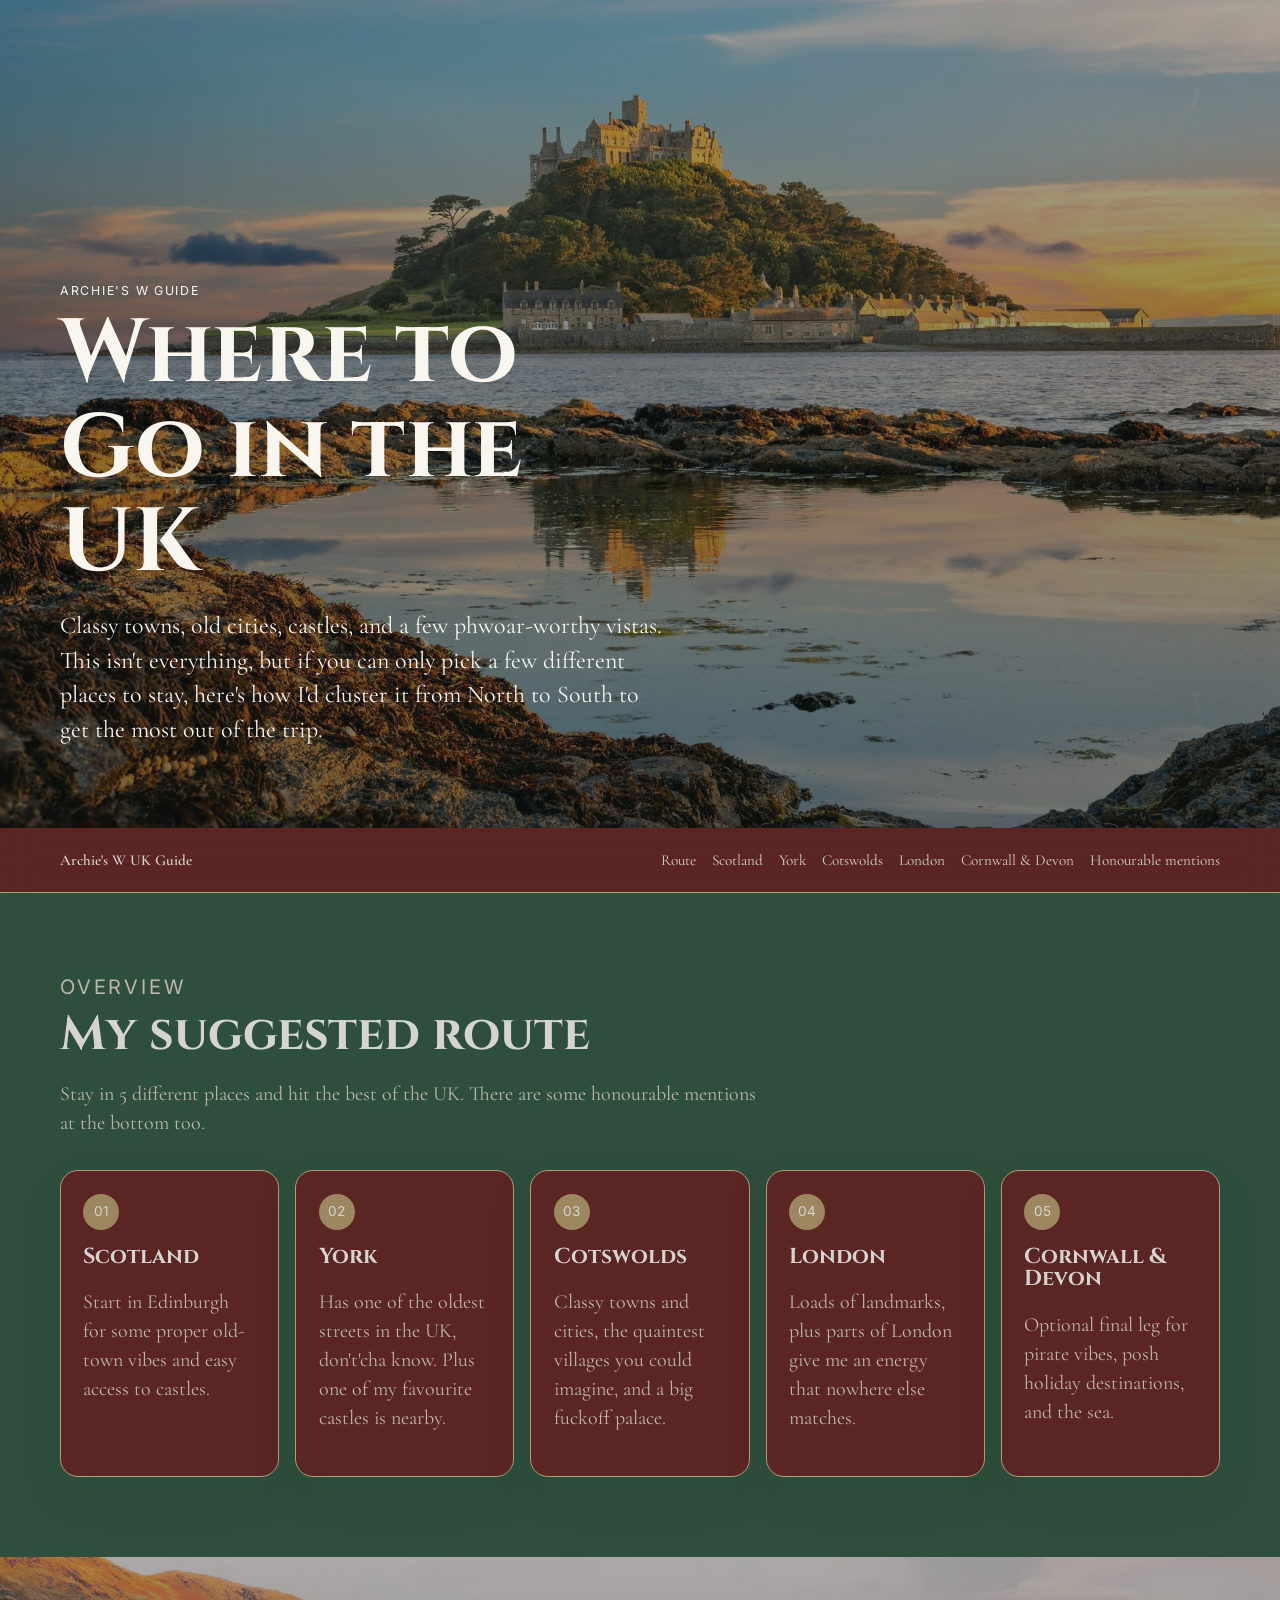
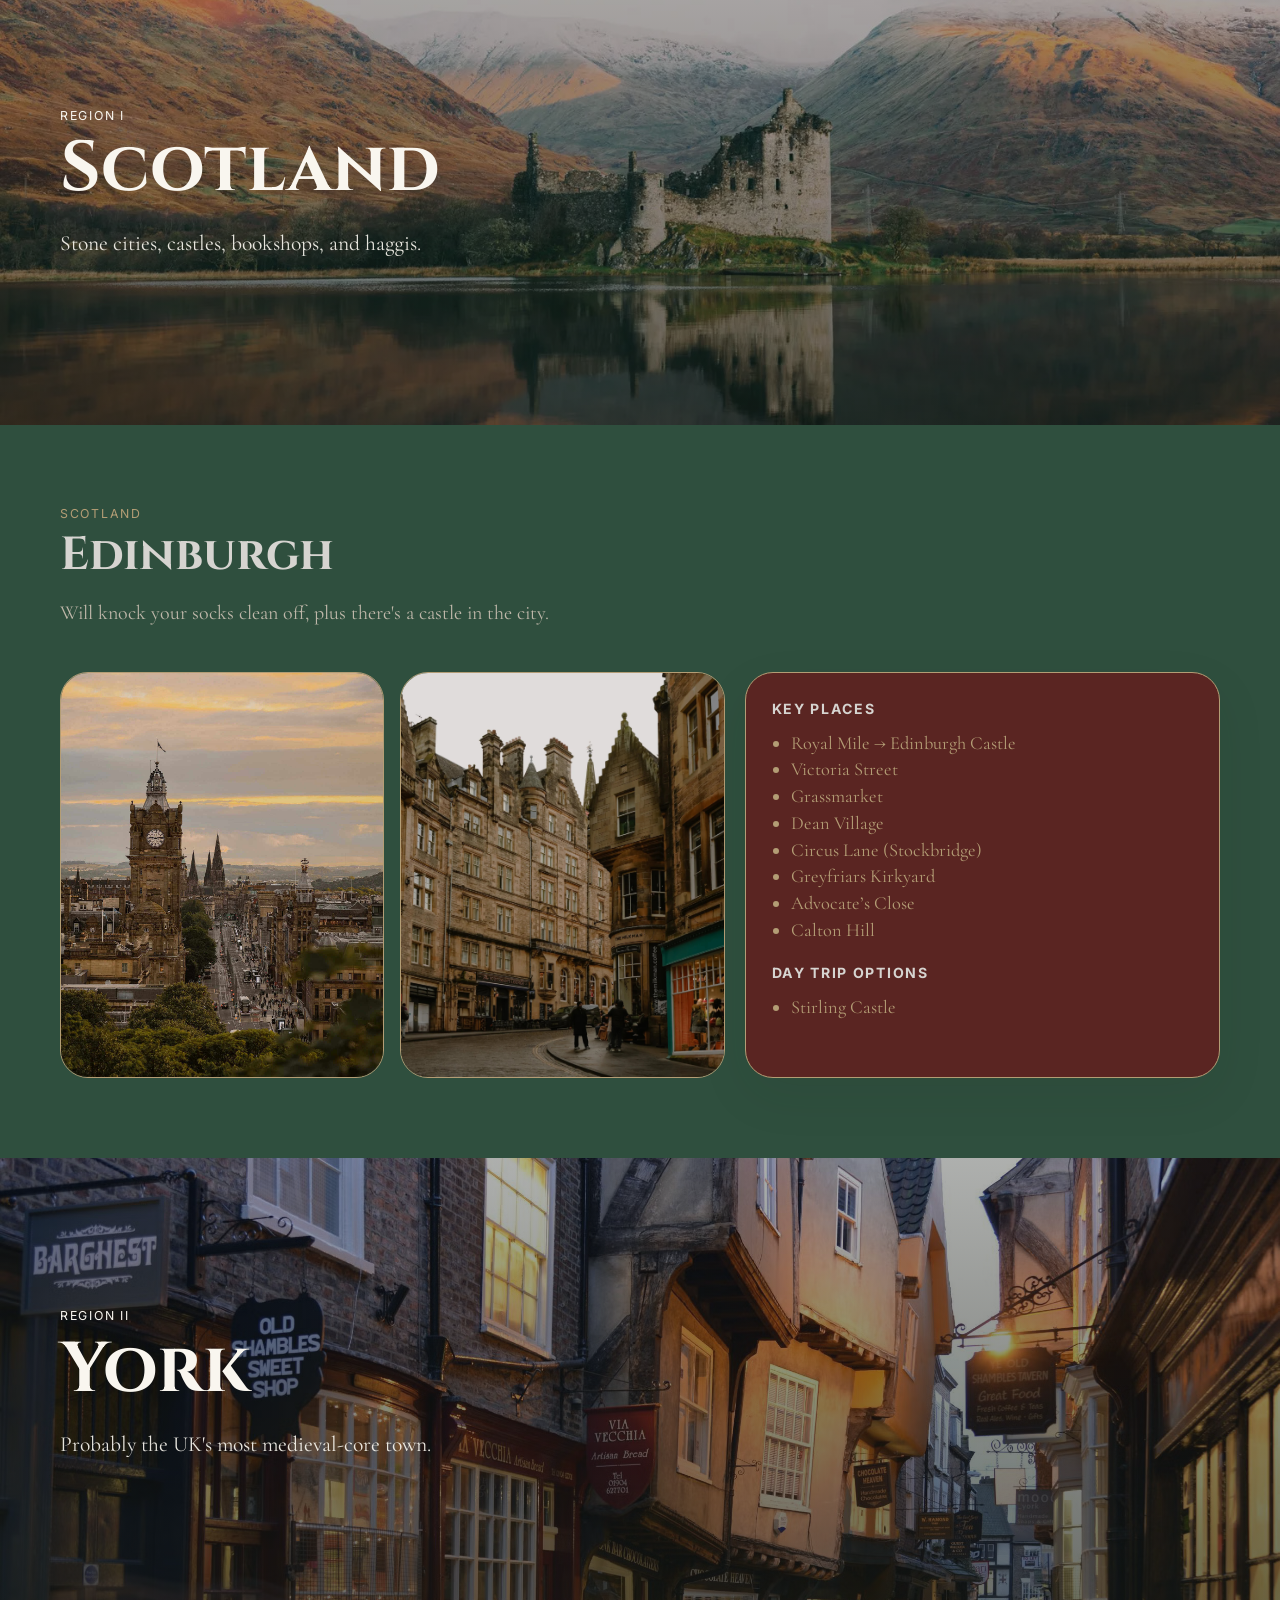
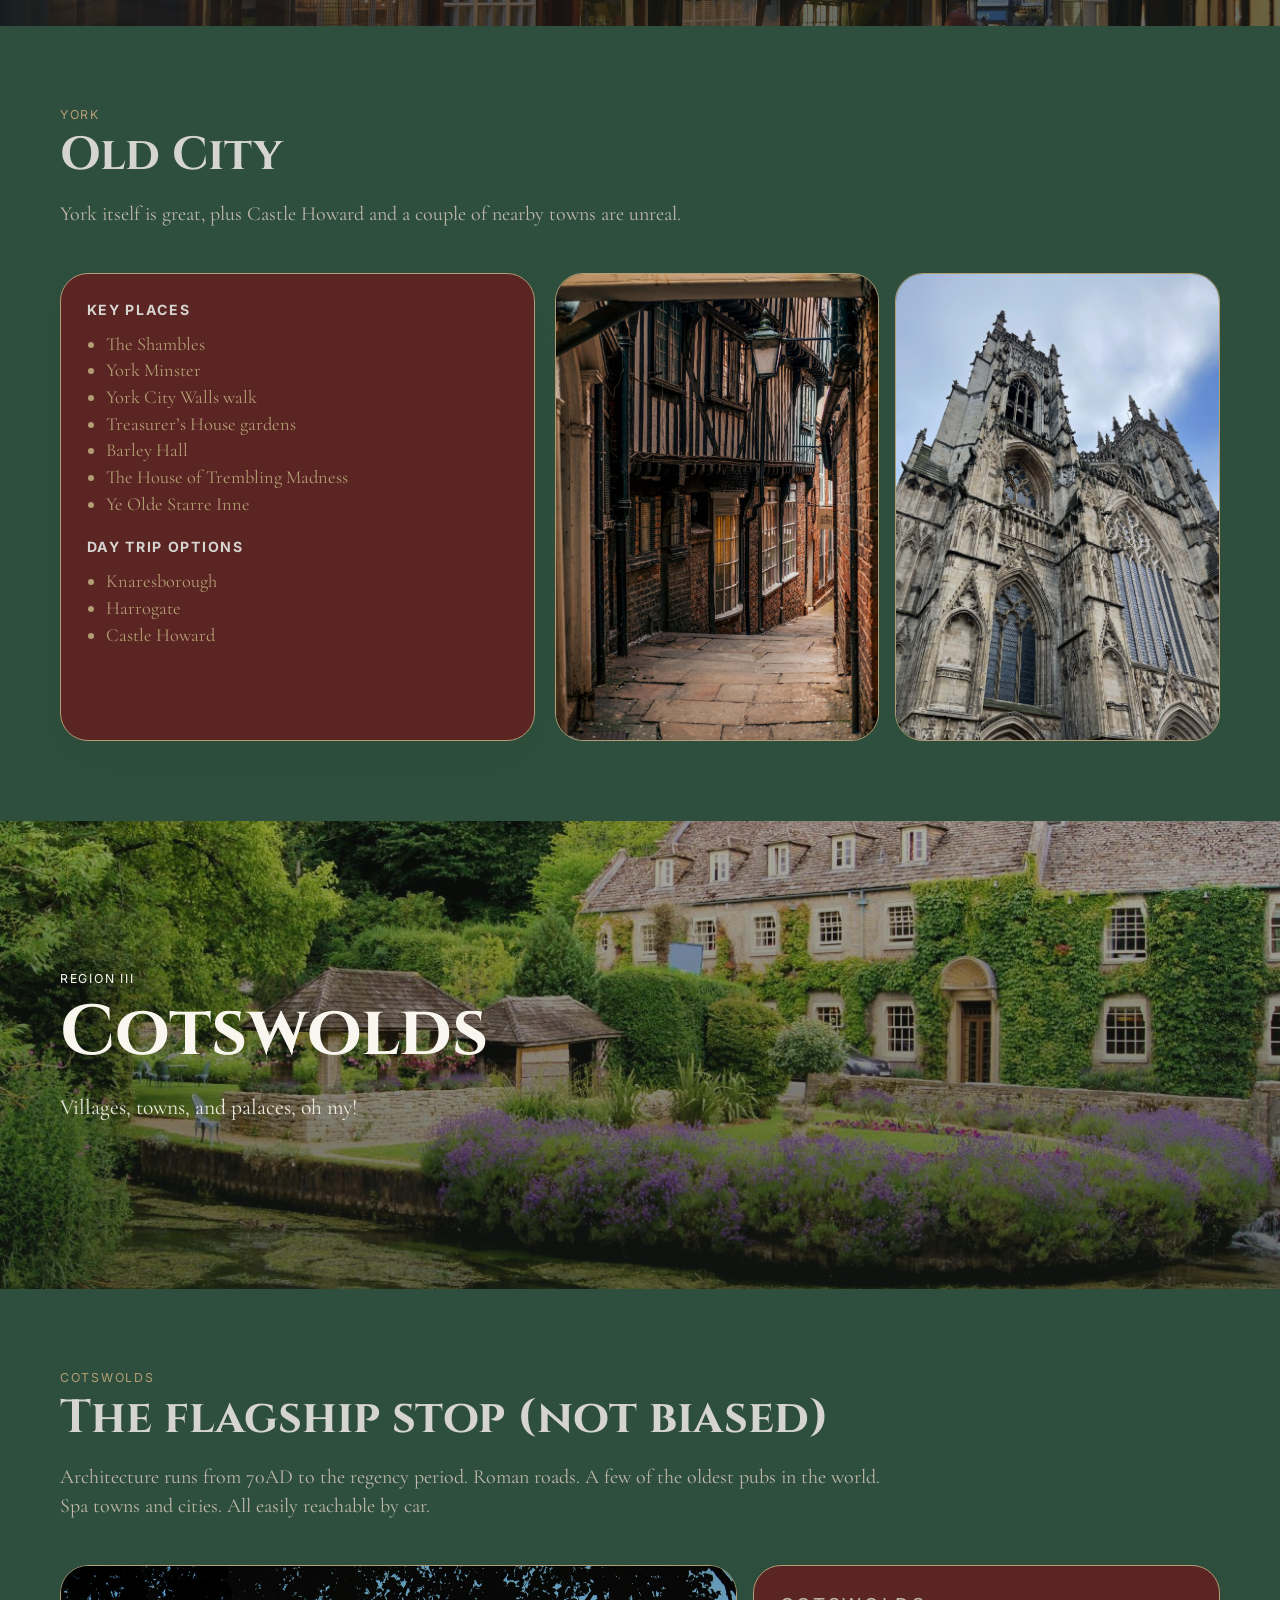
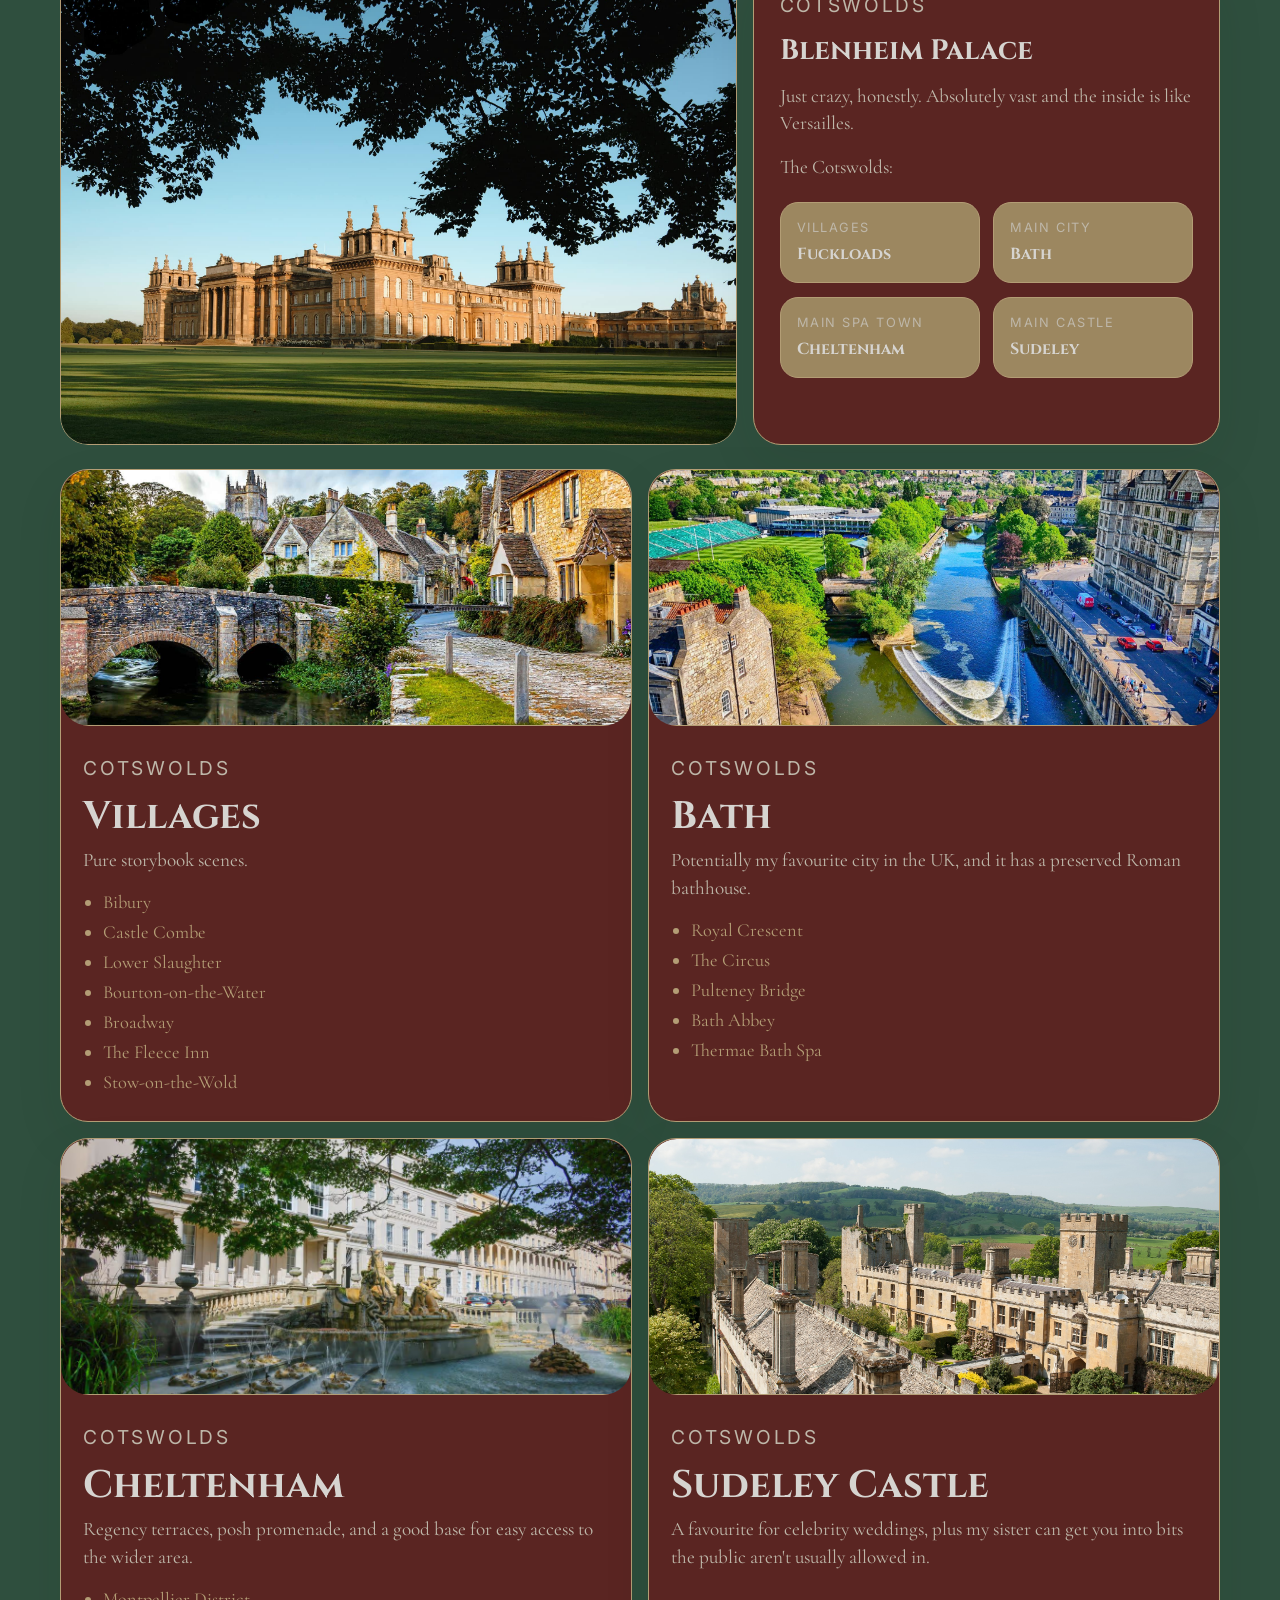
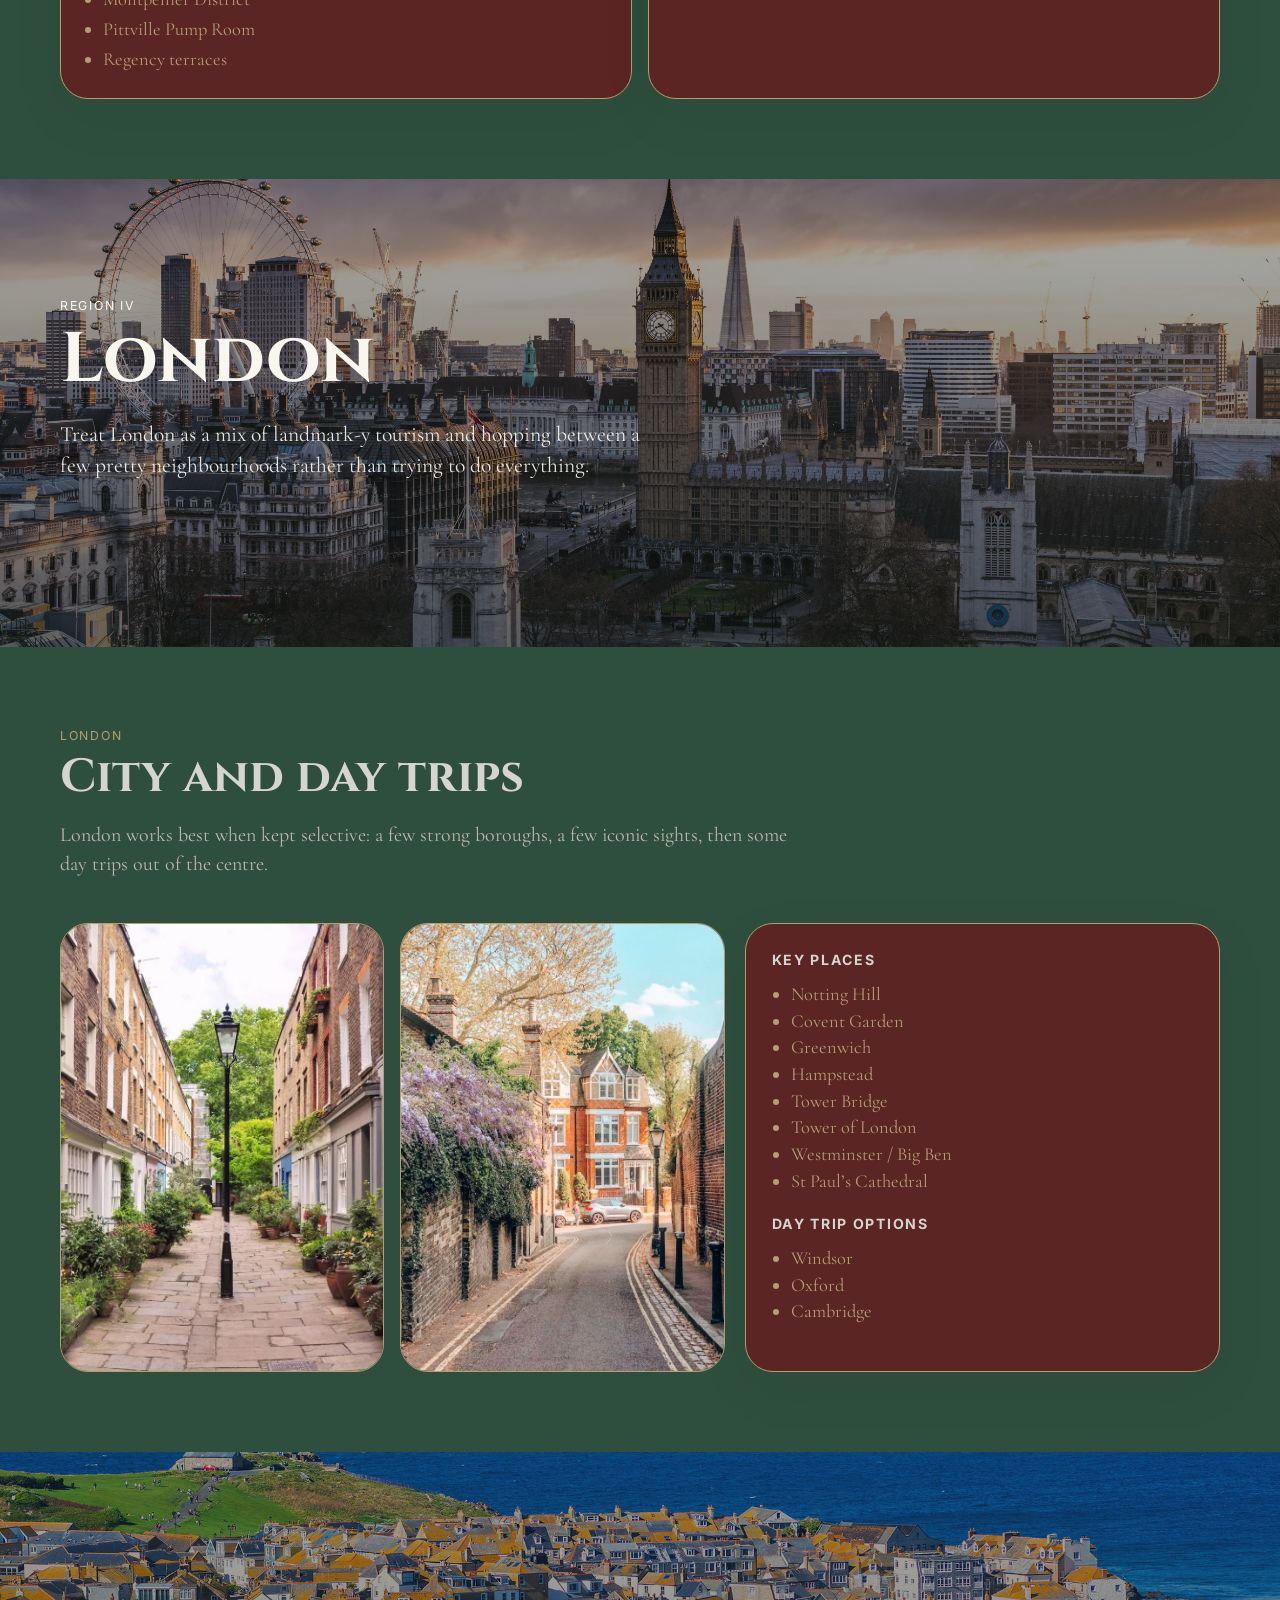
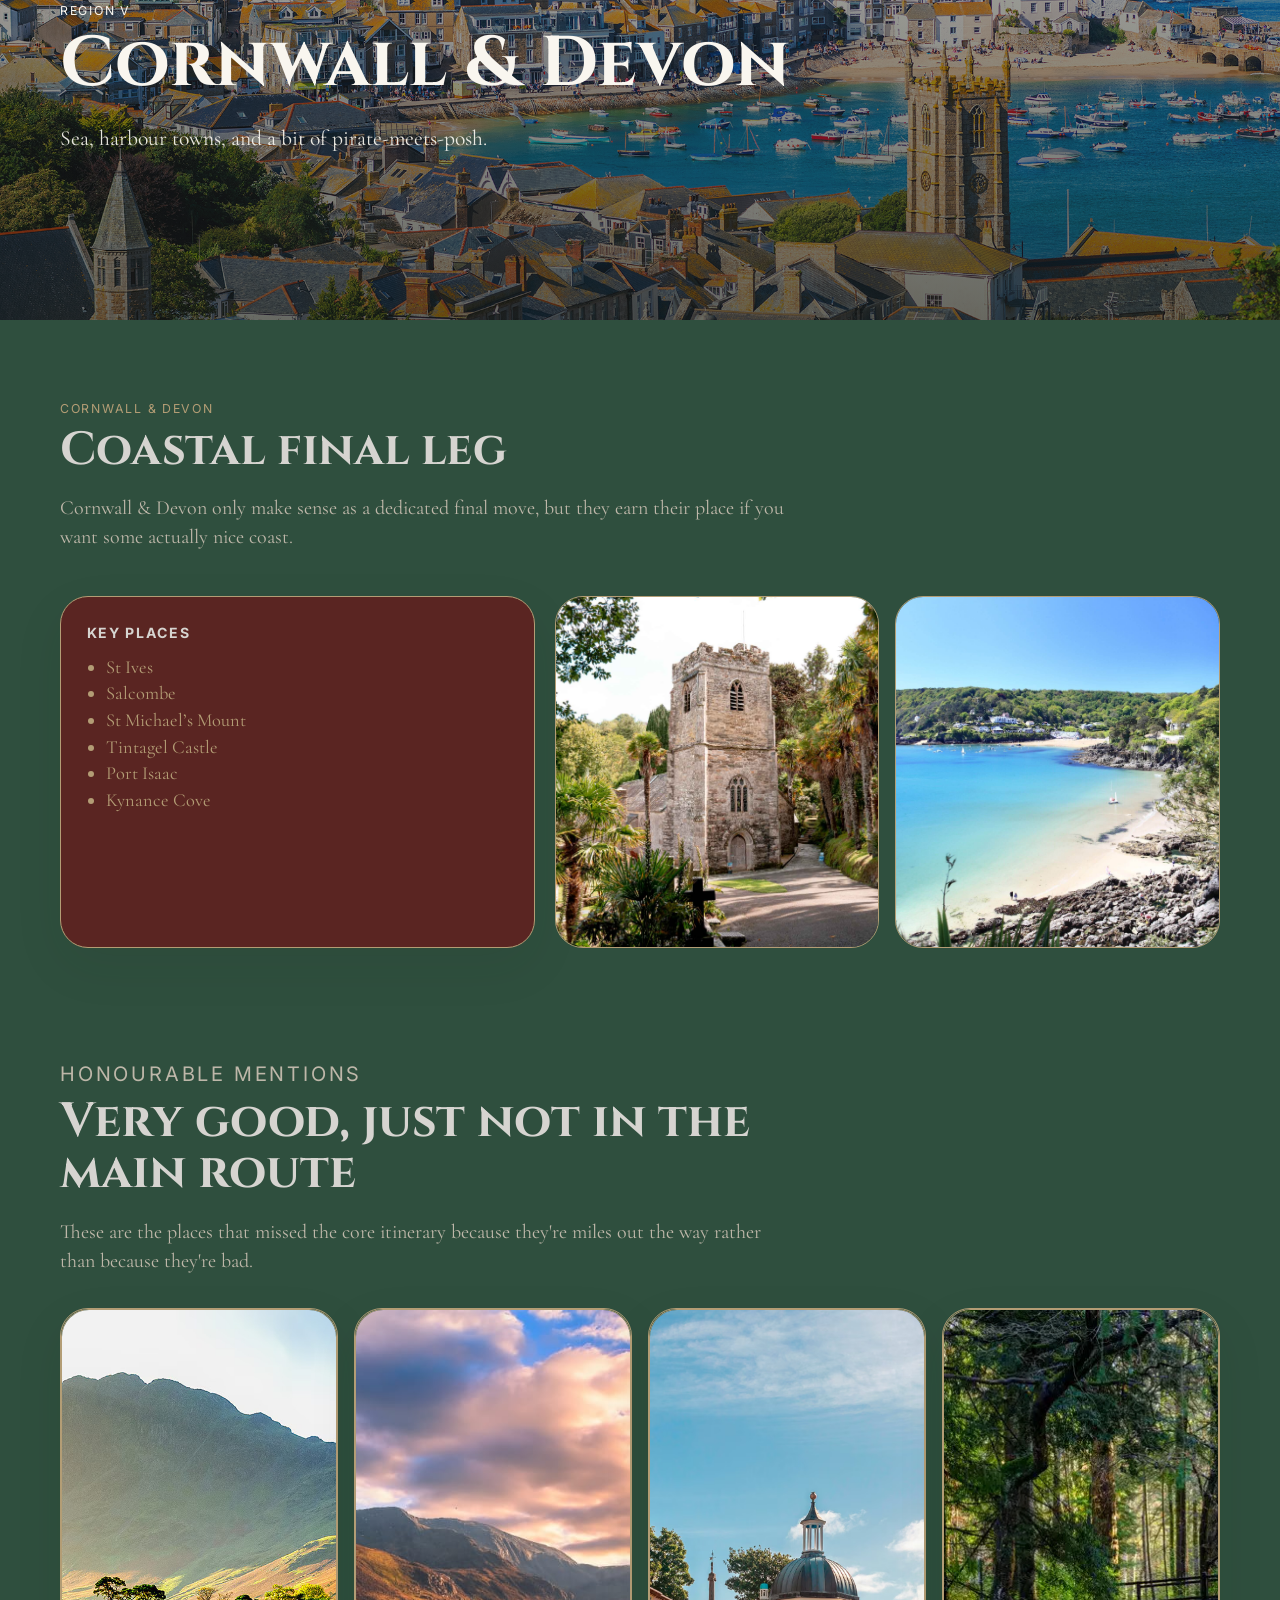
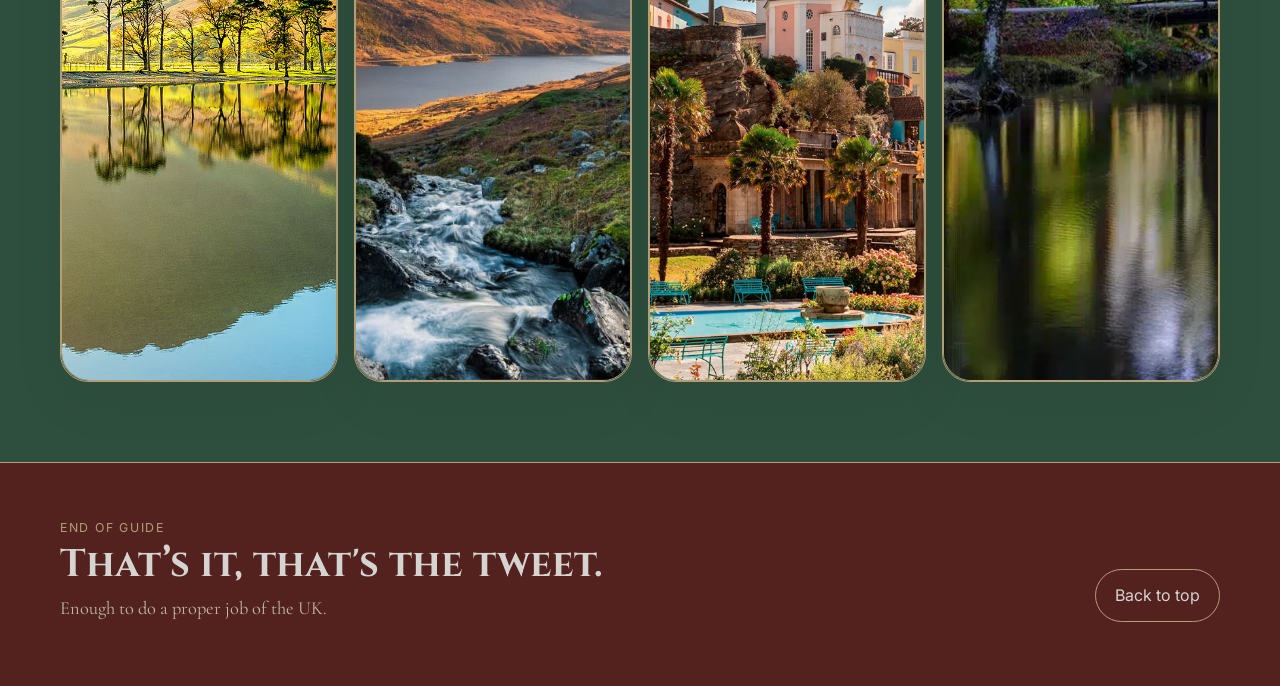
==== index.html @ e7cfe82a "Add files via upload" ====
<!DOCTYPE html>
<html lang="en-GB">
<head>
  <meta charset="UTF-8" />
  <meta name="viewport" content="width=device-width, initial-scale=1.0" />
  <meta name="description" content="A top-tier UK travel guide with old cities, pretty towns, castles, and coasts." />
  <title>Where to Go in the UK</title>

  <link rel="preconnect" href="https://fonts.googleapis.com">
  <link rel="preconnect" href="https://fonts.gstatic.com" crossorigin>
  <link href="https://fonts.googleapis.com/css2?family=Cinzel:wght@500;600&family=Cormorant+Garamond:wght@400;500;600;700&family=Inter:wght@400;500;600&display=swap" rel="stylesheet">
  <link rel="stylesheet" href="styles.css" />
</head>
<body>
  <header class="hero" id="top">
    <div class="hero__image" style="background-image: linear-gradient(rgba(17, 24, 18, 0.35), rgba(17, 24, 18, 0.55)), url('images/cover-hero.jpg');"></div>
    <div class="hero__content container">
      <p class="eyebrow">Archie's W guide</p>
      <h1>Where to Go in the UK</h1>
      <p class="hero__lede">Classy towns, old cities, castles, and a few phwoar-worthy vistas. This isn't everything, but if you can only pick a few different places to stay, here's how I'd cluster it from North to South to get the most out of the trip.</p>
    </div>
  </header>

  <nav class="topnav">
    <div class="container topnav__inner">
      <a href="#top" class="brand">Archie's W UK Guide</a>
      <div class="topnav__links">
        <a href="#route">Route</a>
        <a href="#scotland">Scotland</a>
        <a href="#york">York</a>
        <a href="#cotswolds">Cotswolds</a>
        <a href="#london">London</a>
        <a href="#cornwall">Cornwall & Devon</a>
        <a href="#honourable-mentions">Honourable mentions</a>
      </div>
    </div>
  </nav>

  <main>
    <section class="route container" id="route">
      <div class="section-heading">
        <p class="eyebrow">Overview</p>
        <h2>My suggested route</h2>
        <p>Stay in 5 different places and hit the best of the UK. There are some honourable mentions at the bottom too.</p>
      </div>

      <div class="route__grid route__grid--five">
        <article class="route-step">
          <span>01</span>
          <h3>Scotland</h3>
          <p>Start in Edinburgh for some proper old-town vibes and easy access to castles.</p>
        </article>
        <article class="route-step">
          <span>02</span>
          <h3>York</h3>
          <p>Has one of the oldest streets in the UK, don't'cha know. Plus one of my favourite castles is nearby.</p>
        </article>
        <article class="route-step">
          <span>03</span>
          <h3>Cotswolds</h3>
          <p>Classy towns and cities, the quaintest villages you could imagine, and a big fuckoff palace.</p>
        </article>
        <article class="route-step">
          <span>04</span>
          <h3>London</h3>
          <p>Loads of landmarks, plus parts of London give me an energy that nowhere else matches.</p>
        </article>
        <article class="route-step">
          <span>05</span>
          <h3>Cornwall & Devon</h3>
          <p>Optional final leg for pirate vibes, posh holiday destinations, and the sea.</p>
        </article>
      </div>
    </section>

    <section class="region-divider" id="scotland">
      <div class="region-divider__image" style="background-image: linear-gradient(rgba(23, 28, 22, 0.35), rgba(23, 28, 22, 0.65)), url('images/divider-scotland.jpg');"></div>
      <div class="region-divider__content container">
        <p class="eyebrow">Region I</p>
        <h2>Scotland</h2>
        <p>Stone cities, castles, bookshops, and haggis.</p>
      </div>
    </section>

    <section class="destination container" id="edinburgh">
      <div class="destination__intro">
        <p class="kicker">Scotland</p>
        <h3>Edinburgh</h3>
        <p class="destination__summary">Will knock your socks clean off, plus there's a castle in the city.</p>
      </div>
      <div class="destination__layout">
        <div class="gallery gallery--stacked">
          <img src="images/edinburgh-1.jpg" alt="Placeholder for Edinburgh skyline or castle view" />
          <img src="images/edinburgh-2.jpg" alt="Placeholder for Edinburgh street scene" />
        </div>
        <div class="info-card">
          <h4>Key places</h4>
          <ul>
            <li>Royal Mile → Edinburgh Castle</li>
            <li>Victoria Street</li>
            <li>Grassmarket</li>
            <li>Dean Village</li>
            <li>Circus Lane (Stockbridge)</li>
            <li>Greyfriars Kirkyard</li>
            <li>Advocate’s Close</li>
            <li>Calton Hill</li>
          </ul>
          <h4>Day trip options</h4>
          <ul>
            <li>Stirling Castle</li>
          </ul>
        </div>
      </div>
    </section>

    <section class="region-divider" id="york">
      <div class="region-divider__image" style="background-image: linear-gradient(rgba(23, 28, 22, 0.35), rgba(23, 28, 22, 0.65)), url('images/divider-york.jpg');"></div>
      <div class="region-divider__content container">
        <p class="eyebrow">Region II</p>
        <h2>York</h2>
        <p>Probably the UK's most medieval-core town.</p>
      </div>
    </section>

    <section class="destination container">
      <div class="destination__intro">
        <p class="kicker">York</p>
        <h3>Old City</h3>
        <p class="destination__summary">York itself is great, plus Castle Howard and a couple of nearby towns are unreal.</p>
      </div>
      <div class="destination__layout destination__layout--reverse">
        <div class="gallery gallery--stacked">
          <img src="images/york-1.jpg" alt="Placeholder for York street" />
          <img src="images/york-2.jpg" alt="Placeholder for York Minster or city wall" />
        </div>
        <div class="info-card">
          <h4>Key places</h4>
          <ul>
            <li>The Shambles</li>
            <li>York Minster</li>
            <li>York City Walls walk</li>
            <li>Treasurer’s House gardens</li>
            <li>Barley Hall</li>
            <li>The House of Trembling Madness</li>
            <li>Ye Olde Starre Inne</li>
          </ul>
          <h4>Day trip options</h4>
          <ul>
            <li>Knaresborough</li>
            <li>Harrogate</li>
            <li>Castle Howard</li>
          </ul>
        </div>
      </div>
    </section>

    <section class="region-divider" id="cotswolds">
      <div class="region-divider__image" style="background-image: linear-gradient(rgba(23, 28, 22, 0.35), rgba(23, 28, 22, 0.65)), url('images/divider-cotswolds.jpg');"></div>
      <div class="region-divider__content container">
        <p class="eyebrow">Region III</p>
        <h2>Cotswolds</h2>
        <p>Villages, towns, and palaces, oh my!</p>
      </div>
    </section>

    <section class="flagship container" aria-labelledby="cotswolds-guide-title">
      <div class="destination__intro flagship__intro">
        <p class="kicker">Cotswolds</p>
        <h3 id="cotswolds-guide-title">The flagship stop (not biased)</h3>
        <p class="destination__summary">
          Architecture runs from 70AD to the regency period. Roman roads. A few of the oldest pubs in the world. Spa towns and cities. All easily reachable by car.
        </p>
      </div>

      <div class="flagship__hero">
        <div class="flagship__image">
          <img src="images/cotswolds-blenheim.jpg" alt="Placeholder for a Cotswolds village scene" />
        </div>

        <aside class="flagship__panel">
          <p class="eyebrow">Cotswolds</p>
          <h4>Blenheim Palace</h4>
          <p>
            Just crazy, honestly. Absolutely vast and the inside is like Versailles.
          </p>

          <p>
            The Cotswolds:
          </p>

          <div class="flagship__mini-grid">
            <div>
              <span>Villages</span>
              <strong>Fuckloads</strong>
            </div>
            <div>
              <span>Main City</span>
              <strong>Bath</strong>
            </div>
            <div>
              <span>Main Spa Town</span>
              <strong>Cheltenham</strong>
            </div>
            <div>
              <span>Main Castle</span>
              <strong>Sudeley</strong>
            </div>
          </div>
        </aside>
      </div>

      <div class="flagship__grid">
        <article class="flagship-card" id="villages">
          <div class="flagship-card__media">
            <img src="images/cotswolds-villages.jpg" alt="Cotswolds village street or cottages" />
          </div>
          <div class="flagship-card__content">
            <p class="kicker">Cotswolds</p>
            <h3>Villages</h3>
            <p>Pure storybook scenes.</p>
            <ul>
              <li>Bibury</li>
              <li>Castle Combe</li>
              <li>Lower Slaughter</li>
              <li>Bourton-on-the-Water</li>
              <li>Broadway</li>
              <li>The Fleece Inn</li>
              <li>Stow-on-the-Wold</li>
            </ul>
          </div>
        </article>

        <article class="flagship-card" id="bath">
          <div class="flagship-card__media">
            <img src="images/bath.jpg" alt="Bath crescent or bridge" />
          </div>
          <div class="flagship-card__content">
            <p class="kicker">Cotswolds</p>
            <h3>Bath</h3>
            <p>Potentially my favourite city in the UK, and it has a preserved Roman bathhouse.</p>
            <ul>
              <li>Royal Crescent</li>
              <li>The Circus</li>
              <li>Pulteney Bridge</li>
              <li>Bath Abbey</li>
              <li>Thermae Bath Spa</li>
            </ul>
          </div>
        </article>

        <article class="flagship-card" id="cheltenham">
          <div class="flagship-card__media">
            <img src="images/cheltenham.jpg" alt="Cheltenham Regency street" />
          </div>
          <div class="flagship-card__content">
            <p class="kicker">Cotswolds</p>
            <h3>Cheltenham</h3>
            <p>Regency terraces, posh promenade, and a good base for easy access to the wider area.</p>
            <ul>
              <li>Montpellier District</li>
              <li>Pittville Pump Room</li>
              <li>Regency terraces</li>
            </ul>
          </div>
        </article>

        <article class="flagship-card flagship-card--castle" id="sudeley-castle">
          <div class="flagship-card__media">
            <img src="images/sudeley-castle.jpg" alt="Sudeley Castle" />
          </div>
          <div class="flagship-card__content">
            <p class="kicker">Cotswolds</p>
            <h3>Sudeley Castle</h3>
            <p>A favourite for celebrity weddings, plus my sister can get you into bits the public aren't usually allowed in.</p>
          </div>
        </article>
      </div>
    </section>

    <section class="region-divider" id="london">
      <div class="region-divider__image" style="background-image: linear-gradient(rgba(23, 28, 22, 0.35), rgba(23, 28, 22, 0.65)), url('images/divider-london.jpg');"></div>
      <div class="region-divider__content container">
        <p class="eyebrow">Region IV</p>
        <h2>London</h2>
        <p>Treat London as a mix of landmark-y tourism and hopping between a few pretty neighbourhoods rather than trying to do everything.</p>
      </div>
    </section>

    <section class="destination container">
      <div class="destination__intro">
        <p class="kicker">London</p>
        <h3>City and day trips</h3>
        <p class="destination__summary">London works best when kept selective: a few strong boroughs, a few iconic sights, then some day trips out of the centre.</p>
      </div>
      <div class="destination__layout">
        <div class="gallery gallery--stacked">
          <img src="images/london-1.jpg" alt="Placeholder for London market, bridge, or street" />
          <img src="images/london-2.jpg" alt="Placeholder for London park or architecture" />
        </div>
        <div class="info-card">
          <h4>Key places</h4>
          <ul>
            <li>Notting Hill</li>
            <li>Covent Garden</li>
            <li>Greenwich</li>
            <li>Hampstead</li>
            <li>Tower Bridge</li>
            <li>Tower of London</li>
            <li>Westminster / Big Ben</li>
            <li>St Paul’s Cathedral</li>
          </ul>
          <h4>Day trip options</h4>
          <ul>
            <li>Windsor</li>
            <li>Oxford</li>
            <li>Cambridge</li>
          </ul>
        </div>
      </div>
    </section>

    <section class="region-divider" id="cornwall">
      <div class="region-divider__image" style="background-image: linear-gradient(rgba(23, 28, 22, 0.35), rgba(23, 28, 22, 0.65)), url('images/divider-cornwall.jpg');"></div>
      <div class="region-divider__content container">
        <p class="eyebrow">Region V</p>
        <h2>Cornwall & Devon</h2>
        <p>Sea, harbour towns, and a bit of pirate-meets-posh.</p>
      </div>
    </section>

    <section class="destination container">
      <div class="destination__intro">
        <p class="kicker">Cornwall & Devon</p>
        <h3>Coastal final leg</h3>
        <p class="destination__summary">Cornwall & Devon only make sense as a dedicated final move, but they earn their place if you want some actually nice coast.</p>
      </div>
      <div class="destination__layout destination__layout--reverse">
        <div class="gallery gallery--stacked">
          <img src="images/cornwall-1.jpg" alt="Placeholder for Cornwall harbour" />
          <img src="images/cornwall-2.jpg" alt="Placeholder for Cornwall castle or coast" />
        </div>
        <div class="info-card">
          <h4>Key places</h4>
          <ul>
            <li>St Ives</li>
            <li>Salcombe</li>
            <li>St Michael’s Mount</li>
            <li>Tintagel Castle</li>
            <li>Port Isaac</li>
            <li>Kynance Cove</li>
          </ul>
        </div>
      </div>
    </section>

    <section class="honourable container" id="honourable-mentions">
      <div class="section-heading">
        <p class="eyebrow">Honourable mentions</p>
        <h2>Very good, just not in the main route</h2>
        <p>
          These are the places that missed the core itinerary because they're miles out the way rather than because they're bad.
        </p>
      </div>

      <div class="destination-grid destination-grid--four">
        <article class="destination-card">
          <img src="images/honourable-lake-district.jpg" alt="Lake District lake or village" />
          <div>
            <p class="kicker">Honourable mention</p>
            <h3>Lake District</h3>
            <p>Stunning and worth seeing - just a bit more hike-y. Plus, once you've done 1 walk you've kind of got the gist of it.</p>
          </div>
        </article>

        <article class="destination-card">
          <img src="images/honourable-snowdonia.jpg" alt="Snowdonia mountains, lake, or village" />
          <div>
            <p class="kicker">Honourable mention</p>
            <h3>Snowdonia</h3>
            <p>Very north-of-the-wall, but again more of a hiking spot and not really within reach of much else.</p>
          </div>
        </article>

        <article class="destination-card">
          <img src="images/honourable-portmeirion.jpg" alt="Portmeirion colourful village" />
          <div>
            <p class="kicker">Honourable mention</p>
            <h3>Portmeirion</h3>
            <p>Definitely the prettiest town in Wales. It's like a film set, but well out the way with nothing else around.</p>
          </div>
        </article>

        <article class="destination-card">
          <img src="images/honourable-new-forest.jpg" alt="New Forest ponies, heath, or village" />
          <div>
            <p class="kicker">Honourable mention</p>
            <h3>New Forest</h3>
            <p>Wild ponies, heathland, villages, and lots of walking, but again there's nothing else in the vicinity.</p>
          </div>
        </article>
      </div>
    </section>
  </main>

  <footer class="site-footer">
    <div class="container site-footer__inner">
      <div class="site-footer__copy">
        <p class="eyebrow">End of guide</p>
        <h2>That’s it, that's the tweet.</h2>
        <p>Enough to do a proper job of the UK.</p>
      </div>

      <a class="site-footer__top" href="#top">Back to top</a>
    </div>
  </footer>
</body>
</html>
---- styles.css ----
:root {
  --bg: #2f4f3e;
  --surface: #641d1dd2;
  --surface-2: #9c8760;
  --text: #b39d75;
  --muted: #beb7a9;
  --line: #b39d75;
  --green: #d6d4d0;
  --gold: #c4a96a;
  --shadow: 0 18px 50px #1b251e14;
  --radius-lg: 28px;
  --radius-md: 18px;
  --radius-sm: 12px;
  --max: 1160px;
  --transition: 220ms ease;
}

* {
  box-sizing: border-box;
}

html {
  scroll-behavior: smooth;
}

body {
  margin: 0;
  font-family: "Cormorant Garamond", serif;
  background: var(--bg);
  color: var(--text);
  line-height: 1.45;
  scroll-behavior: smooth;
}

img {
  display: block;
  width: 100%;
  height: 100%;
  object-fit: cover;
}

.container {
  width: min(calc(100% - 2rem), var(--max));
  margin: 0 auto;
}

.hero {
  position: relative;
  min-height: 92svh;
  display: grid;
  place-items: end start;
  overflow: clip;
}

.hero__image {
  position: absolute;
  inset: 0;
  background-position: top;
  background-size: cover;
}

.region-divider__image {
  position: absolute;
  inset: 0;
  background-position: center;
  background-size: cover;
}

.hero__content,
.region-divider__content {
  position: relative;
  z-index: 1;
}

.hero__content {
  padding: 10rem 0 5rem;
  color: #f9f6ef;
}

.eyebrow,
.kicker {
  margin: 0 0 0.5rem;
  font-family: "Inter", sans-serif;
  text-transform: uppercase;
  letter-spacing: 0.14em;
  font-size: 0.77rem;
}

.hero h1,
.region-divider h2,
.section-heading h2,
.destination__intro h3,
.destination-card h3,
.route-step h3 {
  margin: 0;
  font-family: "Cinzel", serif;
  line-height: 1.05;
}

.hero h1 {
  max-width: 10ch;
  font-size: clamp(3rem, 7vw, 5.75rem);
}

.hero__lede {
  max-width: 38rem;
  font-size: clamp(1.15rem, 2vw, 1.5rem);
  margin: 1.2rem 0 0;
}

.hero__actions {
  display: flex;
  gap: 0.85rem;
  flex-wrap: wrap;
  margin-top: 2rem;
}

.button {
  display: inline-flex;
  align-items: center;
  justify-content: center;
  min-height: 3rem;
  padding: 0.8rem 1.2rem;
  border-radius: 999px;
  text-decoration: none;
  font-family: "Inter", sans-serif;
  font-size: 0.95rem;
}

.button--solid {
  background: var(--gold);
  color: #1d221d;
}

.button--ghost {
  border: 1px solid rgba(249, 246, 239, 0.5);
  color: #f9f6ef;
  background: rgba(255, 255, 255, 0.06);
  backdrop-filter: blur(4px);
}

.topnav {
  position: sticky;
  top: 0;
  z-index: 20;
  backdrop-filter: blur(14px);
  background: var(--surface);
  border-bottom: 1px solid var(--line);
}

.topnav__inner {
  display: flex;
  align-items: center;
  justify-content: space-between;
  gap: 1rem;
  min-height: 4rem;
}

.brand,
.topnav__links a {
  color: var(--green);
  text-decoration: none;
  font-family: "Cormorant Garamond", serif;
  font-size: 0.95rem;
}

.brand {
  font-weight: 600;
}

.topnav__links {
  display: flex;
  gap: 1rem;
  flex-wrap: wrap;
}

.brand,
.topnav__links a {
  position: relative;
  transition: color var(--transition), opacity var(--transition);
}

.topnav__links a::after,
.brand::after {
  content: "";
  position: absolute;
  left: 0;
  bottom: -0.22rem;
  width: 100%;
  height: 1px;
  background: var(--gold);
  transform: scaleX(0);
  transform-origin: left;
  transition: transform var(--transition);
}

.topnav__links a:hover,
.brand:hover {
  color: var(--gold);
}

.topnav__links a:hover::after,
.brand:hover::after {
  transform: scaleX(1);
}

main section {
  padding: 5rem 0;
}

.section-heading {
  max-width: 44rem;
  margin-bottom: 2rem;
}

.section-heading h2 {
  font-size: clamp(2rem, 4vw, 3rem);
  margin-bottom: 0.6rem;
  color: var(--green);
}

.section-heading p,
.destination__summary,
.info-card p,
.destination-card p,
.route-step p,
.closing p {
  font-size: 1.25rem;
  color: var(--muted);
}

.route__grid {
  display: grid;
  grid-template-columns: repeat(4, 1fr);
  gap: 1rem;
}

.route__grid--five {
  grid-template-columns: repeat(5, 1fr);
}

.route-step,
.info-card,
.destination-card {
  background: var(--surface);
  border: 1px solid var(--line);
  box-shadow: var(--shadow);
}

.route-step {
  padding: 1.4rem;
  border-radius: var(--radius-md);
}

.route-step span {
  display: inline-flex;
  width: 2.25rem;
  height: 2.25rem;
  border-radius: 50%;
  align-items: center;
  justify-content: center;
  background: var(--surface-2);
  color: var(--green);
  font-family: "Inter", sans-serif;
  font-size: 0.85rem;
  margin-bottom: 1rem;
}

.route-step h3 {
  color: var(--green);
  font-size: 1.35rem;
  margin-bottom: 0.5rem;
}

.route-step,
.info-card,
.destination-card,
.flagship-card,
.flagship__panel {
  transition:
    transform var(--transition),
    box-shadow var(--transition),
    border-color var(--transition),
    background-color var(--transition);
}

.route-step:hover,
.info-card:hover,
.destination-card:hover,
.flagship-card:hover,
.flagship__panel:hover {
  transform: translateY(-6px);
  border-color: var(--gold);
  box-shadow: 0 24px 60px rgba(0, 0, 0, 0.18);
}

.region-divider {
  position: relative;
  min-height: 52svh;
  display: grid;
  align-items: end;
  overflow: clip;
}

.region-divider__content {
  color: #f9f6ef;
  padding-bottom: 4rem;
}

.region-divider h2 {
  font-size: clamp(2.7rem, 6vw, 4.4rem);
  margin-bottom: 0.65rem;
}

.region-divider p:last-child {
  max-width: 38rem;
  font-size: 1.35rem;
  color: rgba(249, 246, 239, 0.92);
}

.destination {
  display: grid;
  gap: 1.5rem;
}

.destination__intro {
  max-width: 46rem;
}

.destination__intro h3,
.destination-card h3 {
  color: var(--green);
  font-size: clamp(2rem, 4vw, 2.9rem);
  margin-bottom: 0.7rem;
}

.destination__layout {
  display: grid;
  grid-template-columns: 1.4fr 1fr;
  gap: 1.25rem;
  align-items: stretch;
}

.destination__layout--reverse {
  grid-template-columns: 1fr 1.4fr;
}

.destination__layout--reverse .gallery {
  order: 2;
}

.destination__layout--reverse .info-card {
  order: 1;
}

.gallery {
  display: grid;
  gap: 1rem;
}

.gallery img,
.flagship__image img,
.flagship-card__media img,
.destination-card img {
  transition:
    transform 320ms ease,
    filter 320ms ease,
    border-color var(--transition);
}

.gallery img:hover,
.flagship__image img:hover,
.flagship-card__media img:hover,
.destination-card img:hover {
  transform: scale(1.03);
  filter: saturate(1.04) contrast(1.03);
  border-color: var(--gold);
}

.flagship-card__media,
.destination-card,
.flagship__image {
  overflow: clip;
  border-radius: var(--radius-lg);
}

.gallery--stacked {
  grid-template-columns: repeat(2, 1fr);
}

.gallery--stacked img,
.gallery--wide img,
.destination-card img {
  border-radius: var(--radius-lg);
  border: 1px solid var(--line);
  min-height: 22rem;
  background: #ddd7ca;
}

.info-card {
  border-radius: var(--radius-lg);
  padding: 1.6rem;
}

.info-card h4 {
  margin: 0 0 0.65rem;
  color: var(--green);
  font-family: "Inter", sans-serif;
  font-size: 0.88rem;
  letter-spacing: 0.12em;
  text-transform: uppercase;
}

.info-card ul,
.destination-card ul {
  margin: 0 0 1.25rem 1.2rem;
  padding: 0;
  font-size: 1.15rem;
}

.destination-grid {
  display: grid;
  grid-template-columns: repeat(3, 1fr);
  gap: 1rem;
}

.destination-card {
  border-radius: var(--radius-lg);
  overflow: clip;
}

.destination-card--featured {
  grid-column: span 2;
}

.destination-card > div {
  padding: 1.25rem 1.25rem 1.5rem;
}

.destination-card p {
  margin-top: 0.5rem;
}

.flagship {
  display: grid;
  gap: 1.5rem;
}

.flagship__intro {
  max-width: 52rem;
}

.flagship__hero {
  display: grid;
  grid-template-columns: 1.45fr 1fr;
  gap: 1rem;
  align-items: stretch;
}

.flagship__image img {
  min-height: 30rem;
  border-radius: var(--radius-lg);
  border: 1px solid var(--line);
  background: #ddd7ca;
}

.flagship__panel,
.flagship-card {
  background: var(--surface);
  border: 1px solid var(--line);
  box-shadow: var(--shadow);
  border-radius: var(--radius-lg);
}

.flagship__panel {
  padding: 1.6rem;
  display: grid;
  align-content: start;
  gap: 1rem;
}

.flagship__panel h4 {
  margin: 0;
  color: var(--green);
  font-family: "Cinzel", serif;
  font-size: clamp(1.5rem, 2.2vw, 2rem);
  line-height: 1.1;
}

.flagship__panel p {
  margin: 0;
  font-size: 1.2rem;
  color: var(--muted);
}

.flagship__mini-grid {
  display: grid;
  grid-template-columns: repeat(2, 1fr);
  gap: 0.85rem;
  margin-top: 0.25rem;
}

.flagship__mini-grid div {
  padding: 1rem;
  border-radius: var(--radius-md);
  background: var(--surface-2);
  border: 1px solid var(--line);
}

.flagship__mini-grid span {
  display: block;
  margin-bottom: 0.35rem;
  color: var(--muted);
  font-family: "Inter", sans-serif;
  font-size: 0.8rem;
  text-transform: uppercase;
  letter-spacing: 0.12em;
}

.flagship__mini-grid strong {
  color: var(--green);
  font-family: "Cinzel", serif;
  font-size: 1rem;
  line-height: 1.2;
}

.flagship__grid {
  display: grid;
  grid-template-columns: repeat(2, minmax(0, 1fr));
  gap: 1rem;
}

.flagship-card {
  overflow: clip;
}

.flagship-card--villages {
  background:
    linear-gradient(rgba(18, 28, 21, 0.1), rgba(18, 28, 21, 0.1)),
    var(--surface);
}

.flagship-card__media {
  height: 16rem;
  overflow: hidden;
}

.flagship-card__media img {
  height: 100%;
  min-height: 0;
  border-bottom: 1px solid var(--line);
  background: #ddd7ca;
}

.flagship-card__content {
  padding: 1.4rem 1.4rem 1.6rem;
}

.flagship-card__content h3 {
  color: var(--green);
  font-size: clamp(1.8rem, 3vw, 2.5rem);
  margin: 0 0 0.6rem;
  font-family: "Cinzel", serif;
  line-height: 1.05;
}

.flagship-card__content p {
  margin: 0.4rem 0 0.9rem;
  font-size: 1.2rem;
  color: var(--muted);
}

.flagship-card__content ul {
  margin: 0 0 0 1.2rem;
  padding: 0;
  font-size: 1.15rem;
}

.flagship-card__content li + li {
  margin-top: 0.2rem;
}

.flagship-card--villages .flagship-card__content {
  padding: 1.4rem 1.4rem 1.6rem;
}

.flagship-card--castle .flagship-card__media {
  height: 16rem;
}

.destination-grid--four {
  grid-template-columns: repeat(4, minmax(0, 1fr));
}

.honourable {
  padding-top: 2rem;
}

.honourable .destination-card {
  position: relative;
  min-height: 42rem;
  background: transparent;
  border: 1px solid var(--line);
}

.honourable .destination-card img {
  min-height: 42rem;
  height: 100%;
  width: 100%;
  display: block;
}

.honourable .destination-card > div {
  position: absolute;
  inset: 0;
  display: flex;
  flex-direction: column;
  justify-content: flex-end;
  padding: 1.4rem;
  background: rgba(100, 29, 29, 0.78);
  backdrop-filter: blur(6px);
  opacity: 0;
  transform: translateY(10px);
  transition:
    opacity var(--transition),
    transform var(--transition);
}

.honourable .destination-card:hover > div {
  opacity: 1;
  transform: translateY(0);
}

.honourable .destination-card .kicker {
  color: var(--gold);
  font-size: small;
  margin-bottom: 0.5rem;
}

.honourable .destination-card h3,
.honourable .destination-card p {
  color: #f3e7cf;
}

.honourable .destination-card h3 {
  margin-bottom: 0.45rem;
  font-size: clamp(1.5rem, 2.4vw, 2rem);
}

.honourable .destination-card p {
  margin: 0;
  font-size: 1.1rem;
  line-height: 1.35;
}

.site-footer {
  padding: 3.5rem 0 4rem;
  border-top: 1px solid var(--line);
  background:
    linear-gradient(rgba(0, 0, 0, 0.08), rgba(0, 0, 0, 0.08)),
    var(--surface);
}

.site-footer__inner {
  display: flex;
  align-items: end;
  justify-content: space-between;
  gap: 2rem;
}

.site-footer__copy {
  max-width: 38rem;
}

.site-footer__copy h2 {
  margin: 0 0 0.6rem;
  color: var(--green);
  font-family: "Cinzel", serif;
  font-size: clamp(1.9rem, 3vw, 2.8rem);
  line-height: 1.05;
}

.site-footer__copy p:last-child {
  margin: 0;
  font-size: 1.15rem;
  color: var(--muted);
}

.site-footer__top {
  display: inline-flex;
  align-items: center;
  justify-content: center;
  min-height: 3rem;
  padding: 0.85rem 1.2rem;
  border-radius: 999px;
  border: 1px solid var(--line);
  color: var(--green);
  text-decoration: none;
  font-family: "Inter", sans-serif;
  transition:
    transform var(--transition),
    border-color var(--transition),
    color var(--transition),
    background-color var(--transition);
}

.site-footer__top:hover {
  transform: translateY(-2px);
  border-color: var(--gold);
  color: var(--gold);
  background: rgba(255, 255, 255, 0.04);
}

@media (max-width: 980px) {
  .flagship__hero,
  .flagship__grid {
    grid-template-columns: 1fr;
  }
}

@media (max-width: 720px) {
  .flagship__image img {
    min-height: 20rem;
  }

  .flagship__mini-grid {
    grid-template-columns: 1fr 1fr;
  }

  .flagship-card__media img {
    min-height: 14rem;
  }

  .honourable .destination-card,
  .honourable .destination-card img {
    min-height: 24rem;
  }
}

.closing {
  padding-bottom: 6rem;
}

.file-list {
  display: flex;
  flex-wrap: wrap;
  gap: 0.65rem;
}

.file-list code,
.closing code {
  background: var(--surface);
  border: 1px solid var(--line);
  padding: 0.55rem 0.7rem;
  border-radius: 999px;
  font-family: "Inter", sans-serif;
  font-size: 0.9rem;
  color: var(--green);
}

@media (max-width: 1100px) {
  .route__grid,
  .route__grid--five {
    grid-template-columns: repeat(2, 1fr);
  }
}

@media (max-width: 980px) {
  .destination-grid,
  .destination-grid--four,
  .destination__layout,
  .destination__layout--reverse {
    grid-template-columns: 1fr 1fr;
  }

  .destination-card--featured {
    grid-column: auto;
  }

  .destination__layout--reverse .gallery,
  .destination__layout--reverse .info-card {
    order: initial;
  }
}

@media (max-width: 720px) {
  main section {
    padding: 3.5rem 0;
  }

  .route__grid,
  .route__grid--five,
  .destination-grid,
  .destination-grid--four,
  .destination__layout,
  .destination__layout--reverse,
  .gallery--stacked,
  .flagship__grid {
    grid-template-columns: 1fr;
  }

  .topnav__inner {
    min-height: auto;
    padding: 0.85rem 0;
    flex-direction: column;
    align-items: flex-start;
  }

  .hero__content {
    padding: 8rem 0 4rem;
  }

  .gallery--stacked img,
  .gallery--wide img,
  .destination-card img {
    min-height: 16rem;
  }

  .site-footer__inner {
    flex-direction: column;
    align-items: flex-start;
  }
}
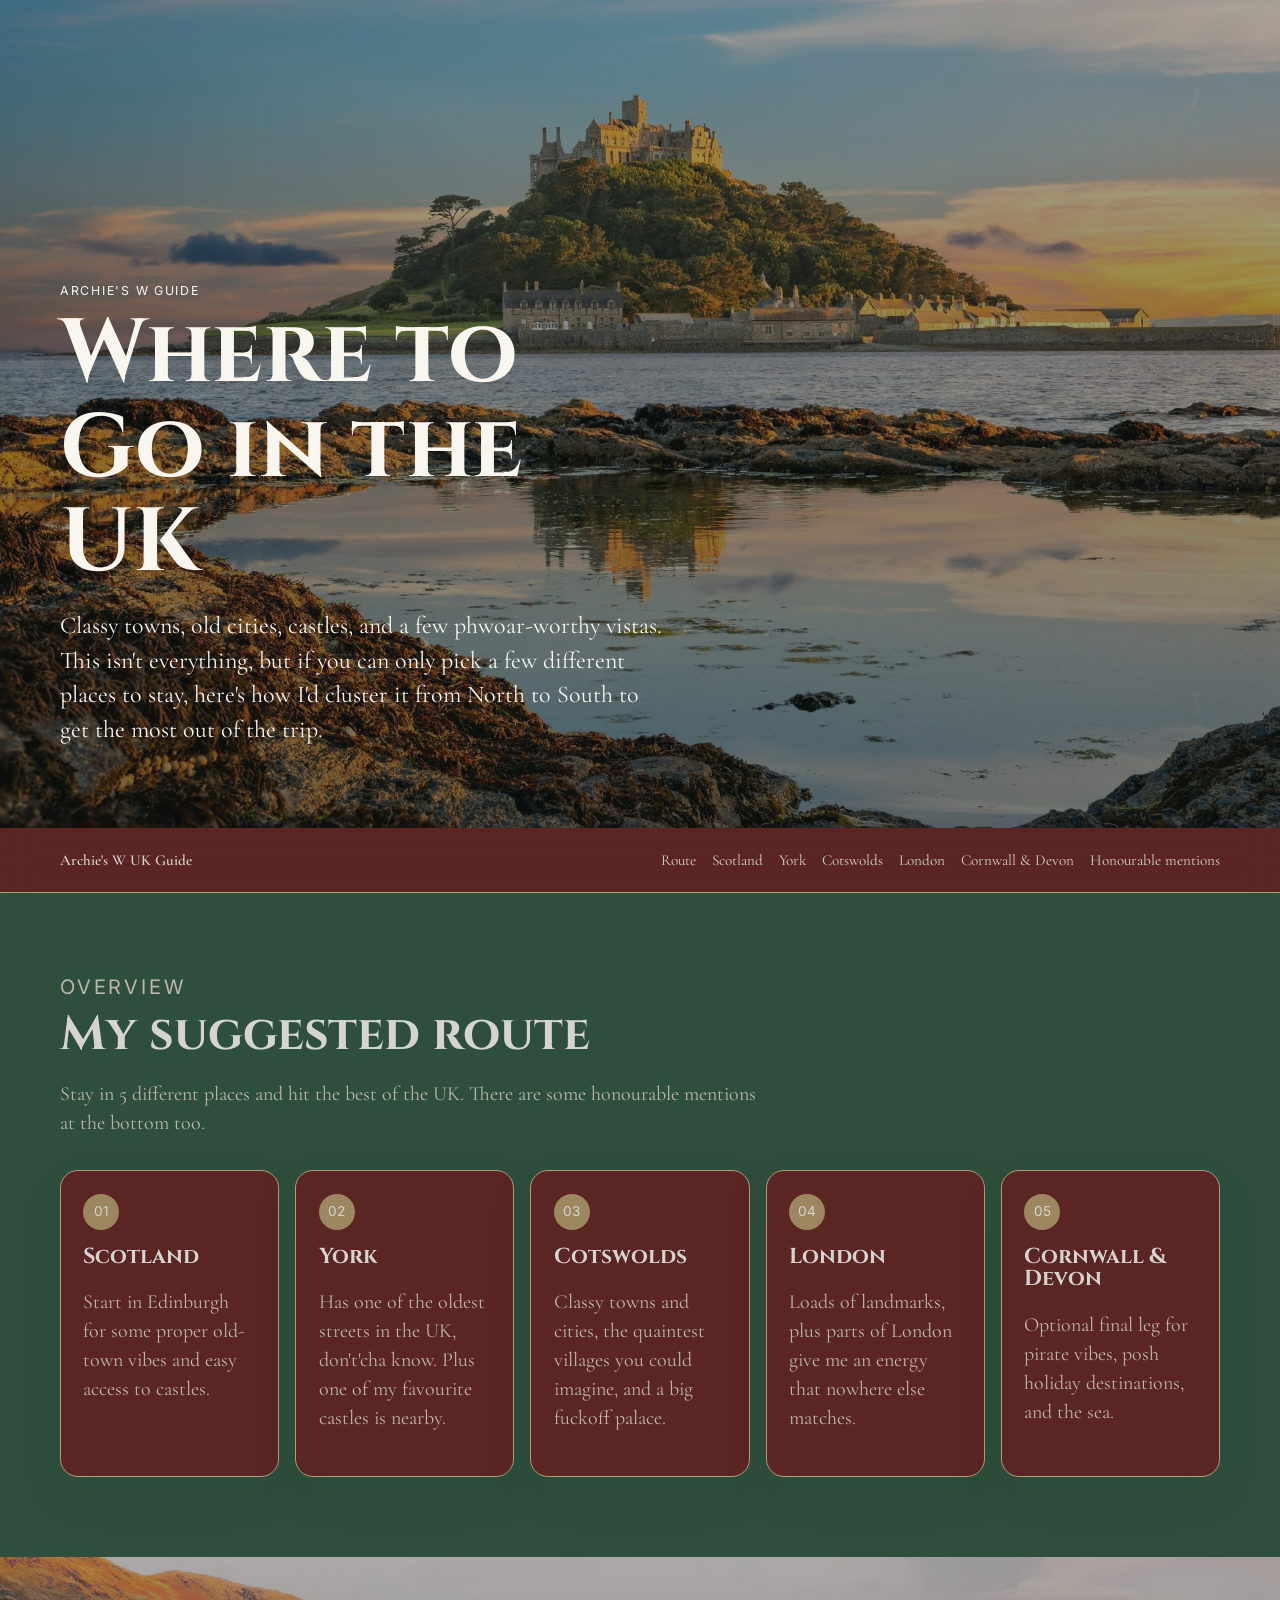
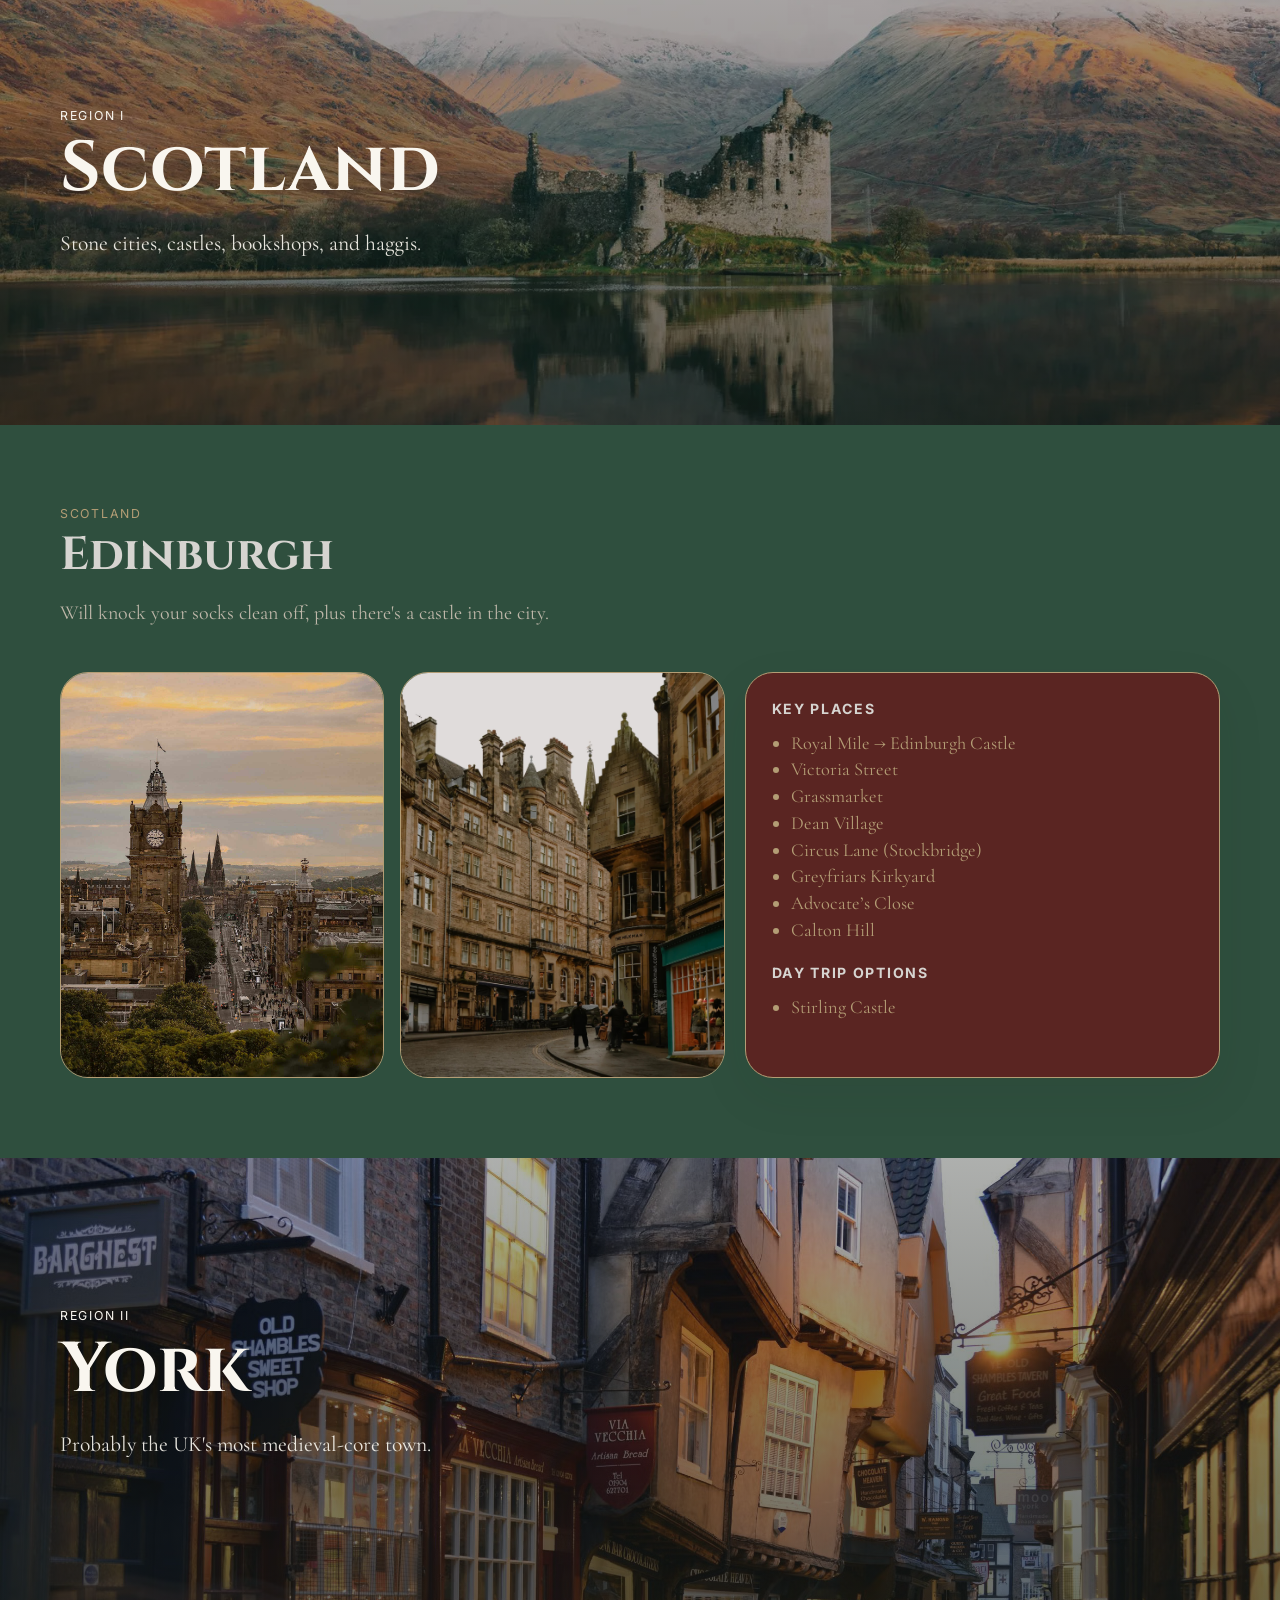
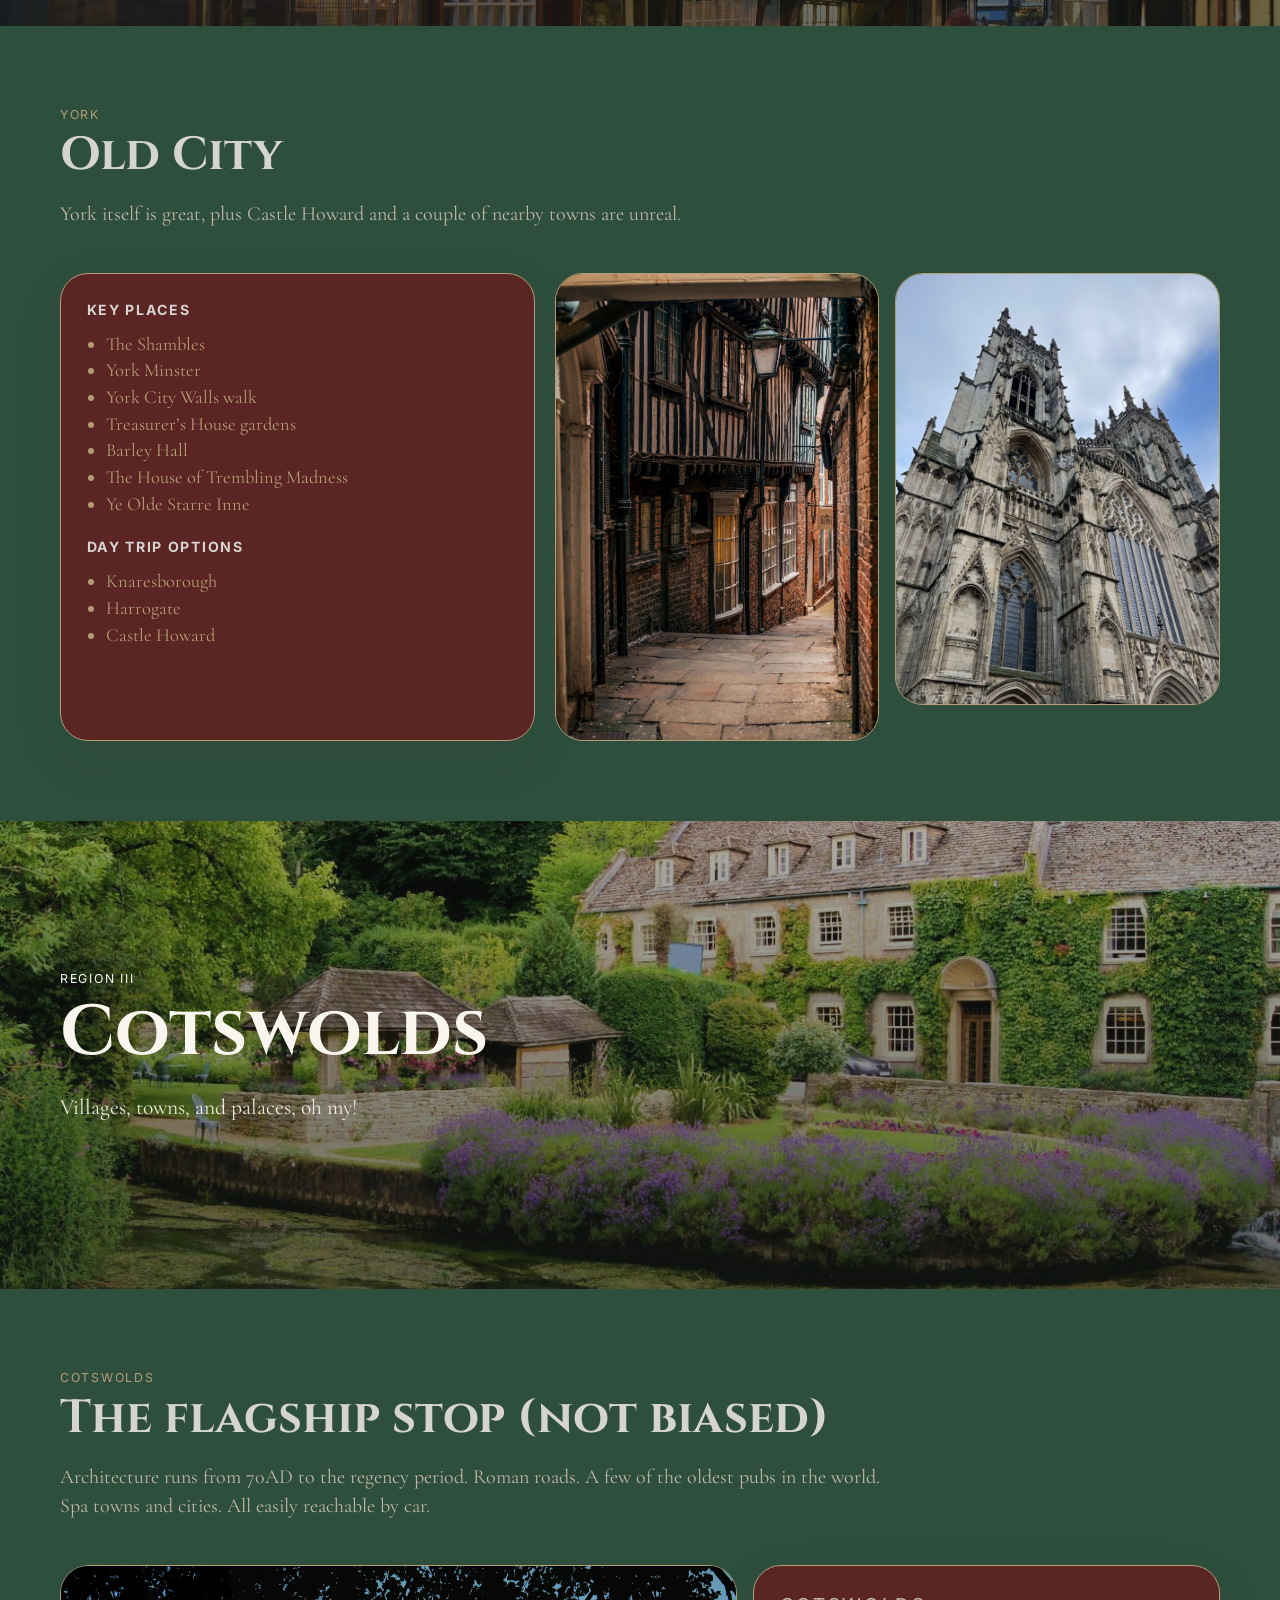
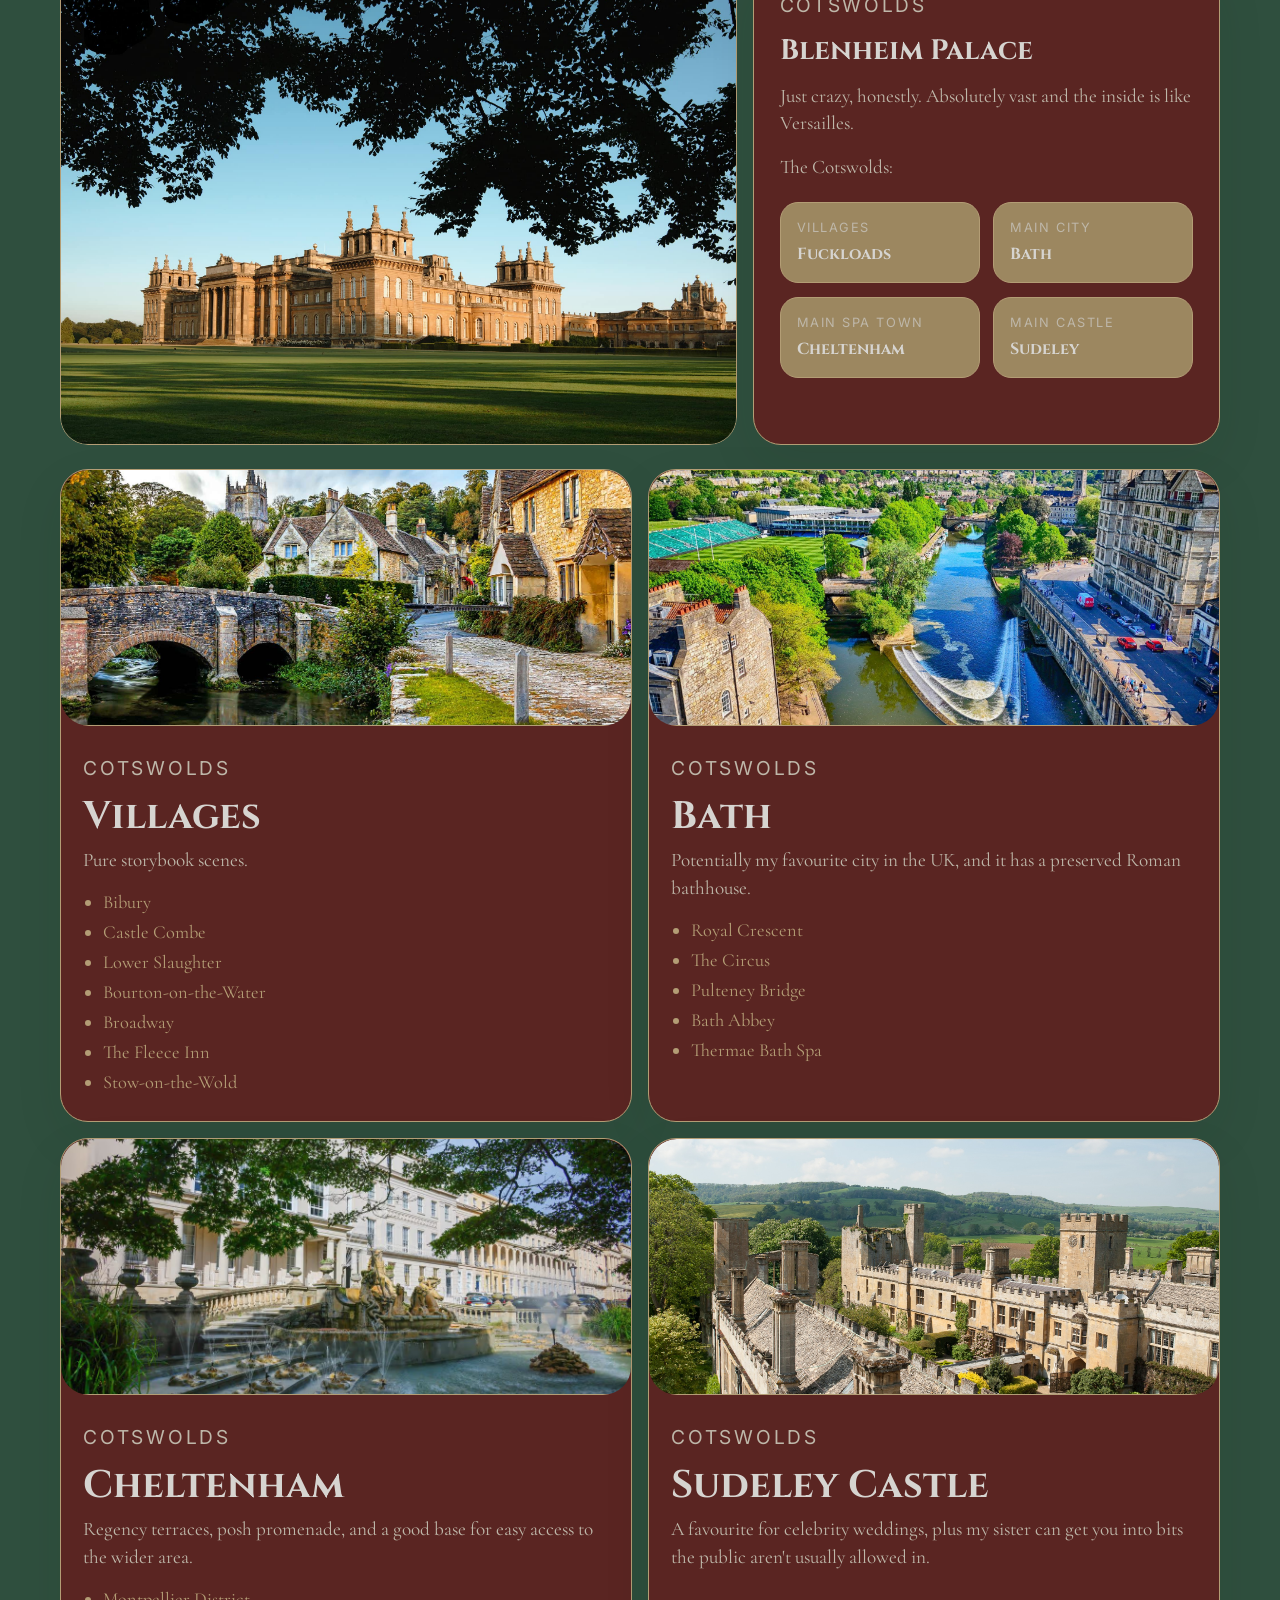
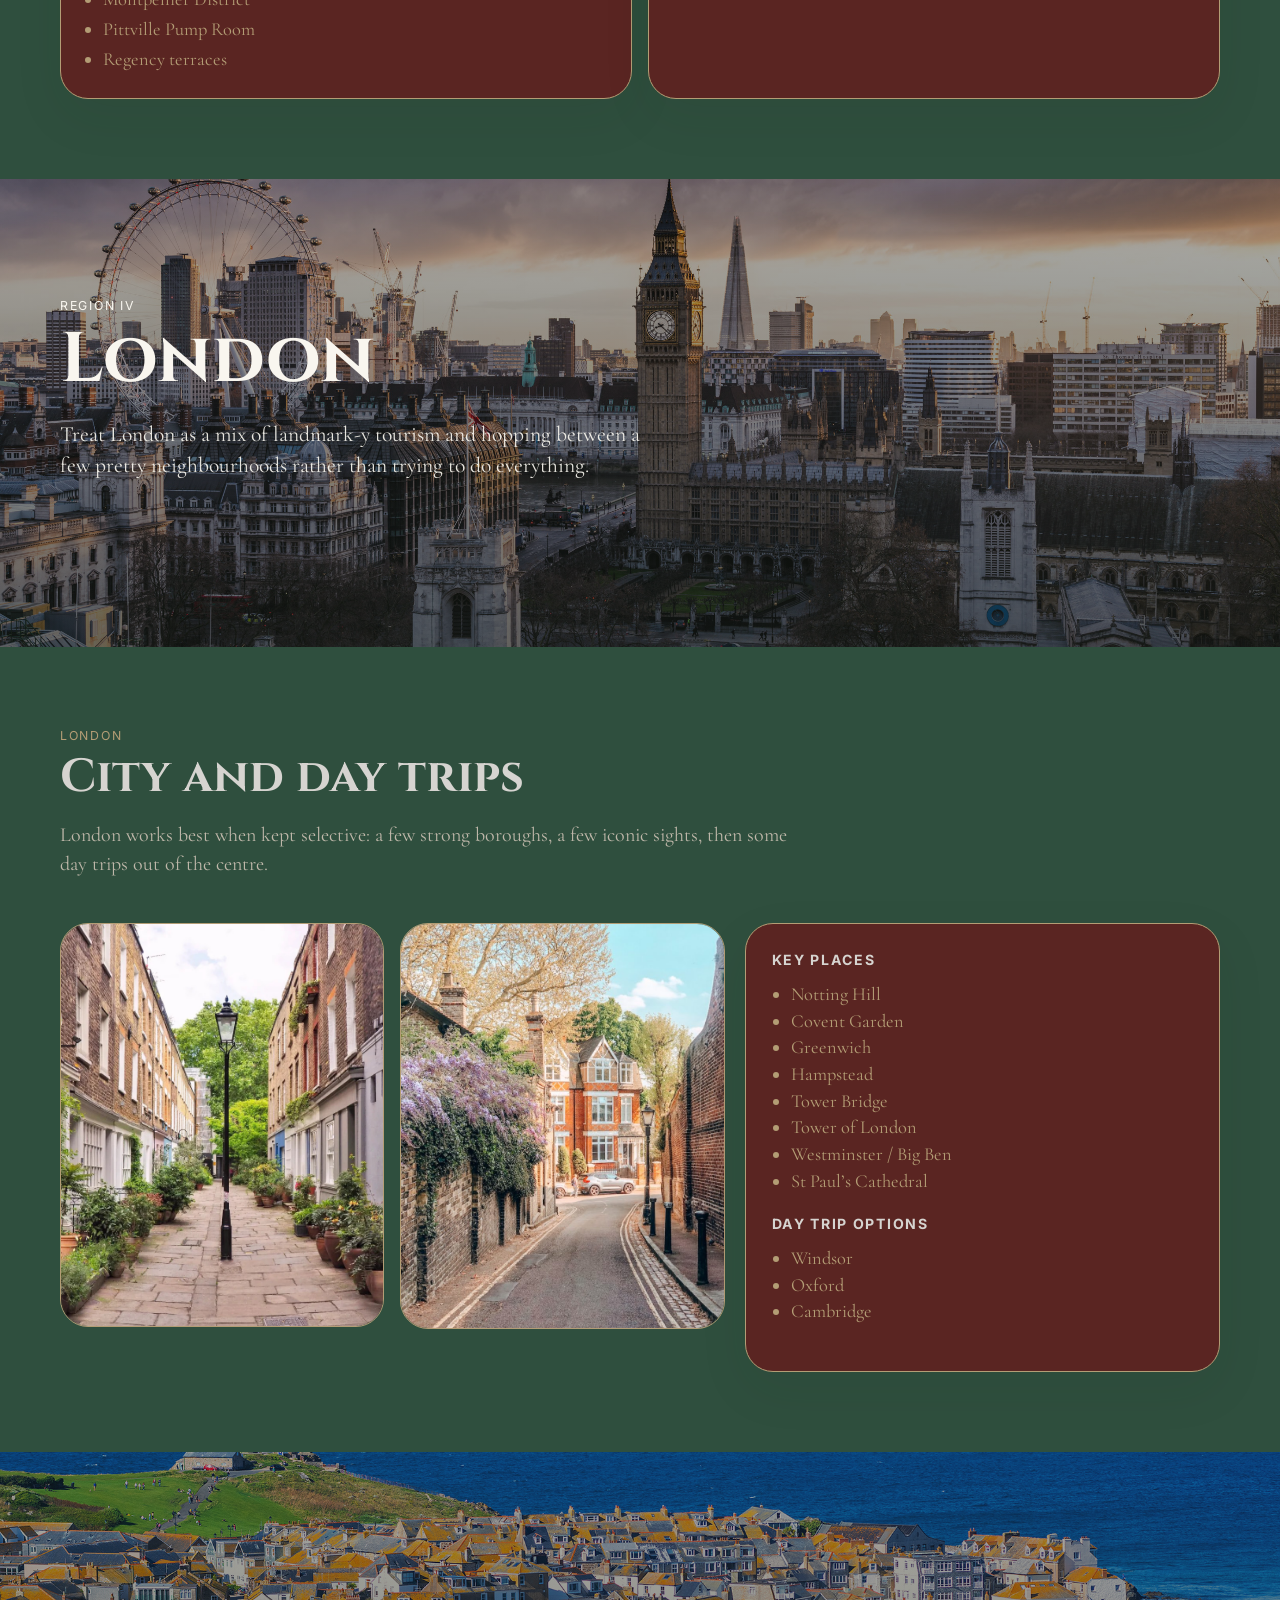
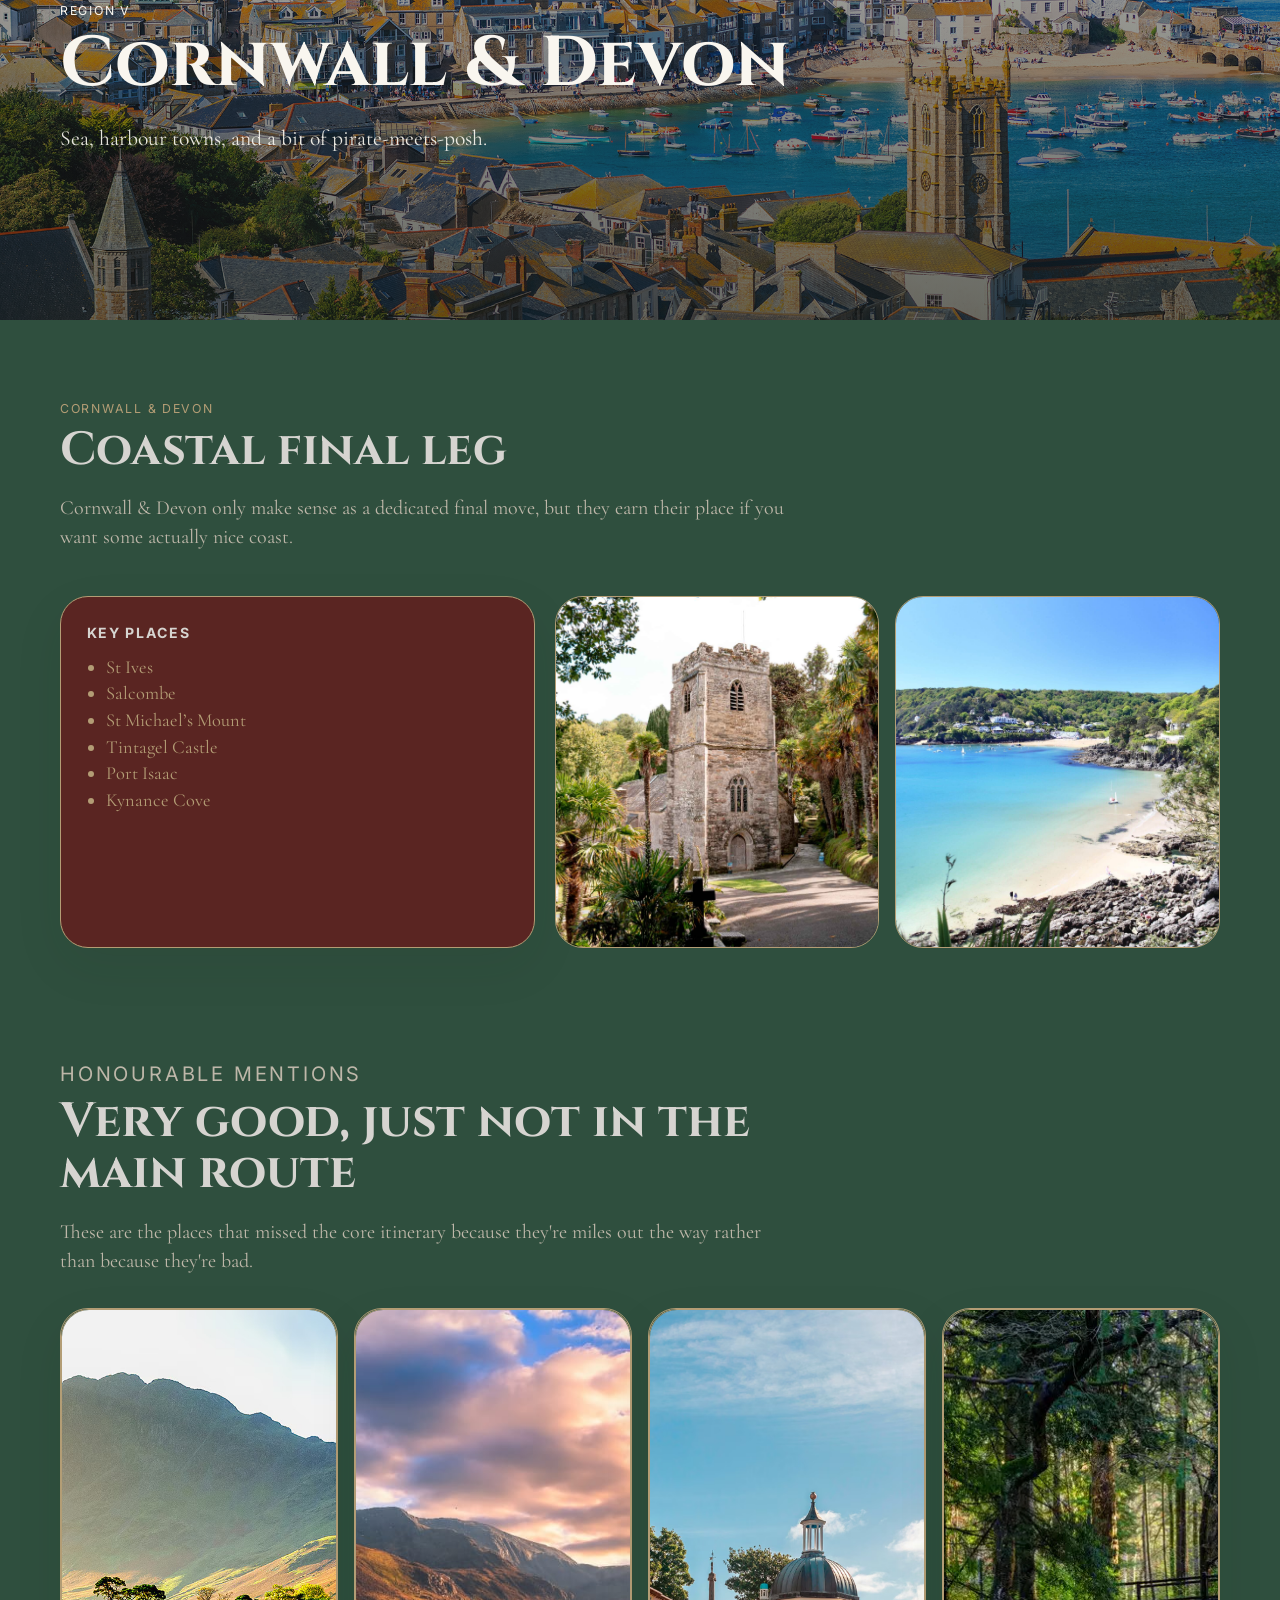
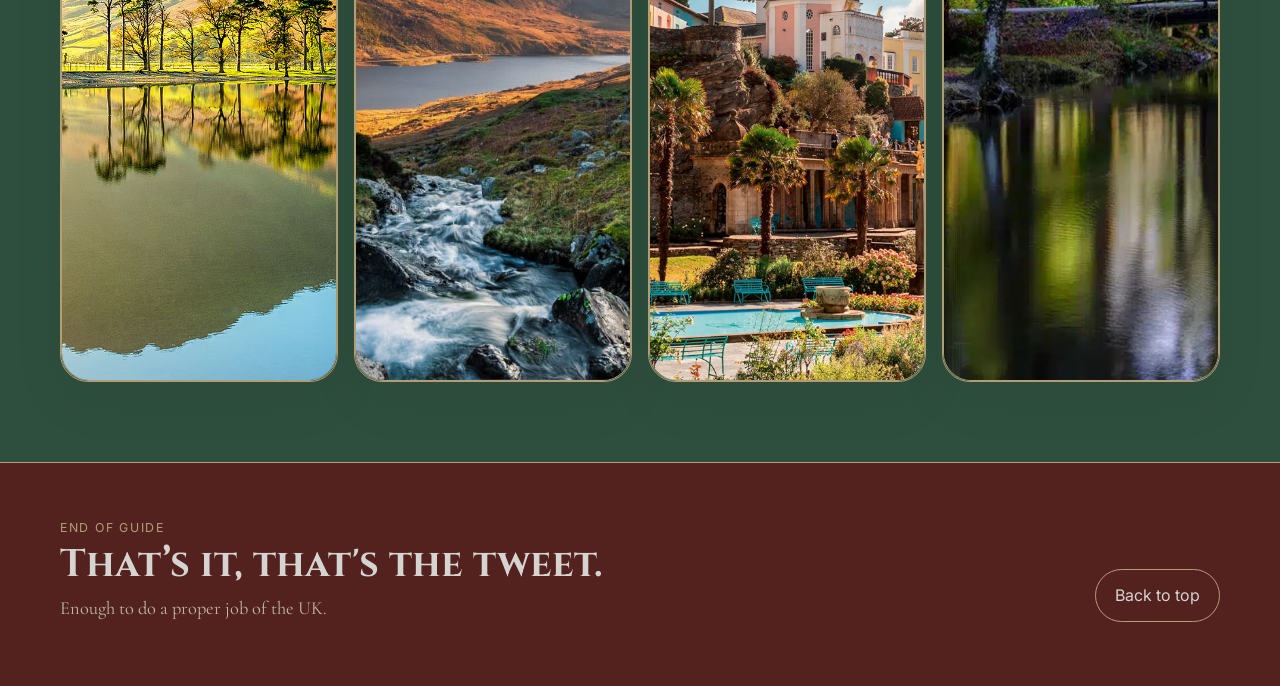
==== commit 03f3915b: "Add files via upload" ====
--- a/index.html
+++ b/index.html
@@ -24,7 +24,20 @@
   <nav class="topnav">
     <div class="container topnav__inner">
       <a href="#top" class="brand">Archie's W UK Guide</a>
-      <div class="topnav__links">
+
+      <button
+        class="nav-toggle"
+        type="button"
+        aria-expanded="false"
+        aria-controls="site-nav-links"
+        aria-label="Toggle navigation"
+      >
+        <span></span>
+        <span></span>
+        <span></span>
+      </button>
+
+      <div class="topnav__links" id="site-nav-links">
         <a href="#route">Route</a>
         <a href="#scotland">Scotland</a>
         <a href="#york">York</a>
@@ -413,5 +426,23 @@
       <a class="site-footer__top" href="#top">Back to top</a>
     </div>
   </footer>
+  <script>
+    const navToggle = document.querySelector('.nav-toggle');
+    const navLinks = document.querySelector('.topnav__links');
+
+    if (navToggle && navLinks) {
+      navToggle.addEventListener('click', () => {
+        const isOpen = navLinks.classList.toggle('is-open');
+        navToggle.setAttribute('aria-expanded', String(isOpen));
+      });
+
+      navLinks.querySelectorAll('a').forEach((link) => {
+        link.addEventListener('click', () => {
+          navLinks.classList.remove('is-open');
+          navToggle.setAttribute('aria-expanded', 'false');
+        });
+      });
+    }
+  </script>
 </body>
 </html>
--- a/styles.css
+++ b/styles.css
@@ -35,8 +35,7 @@
 img {
   display: block;
   width: 100%;
-  height: 100%;
-  object-fit: cover;
+  max-width: 100%;
 }
 
 .container {
@@ -204,6 +203,43 @@
   transform: scaleX(1);
 }
 
+.nav-toggle {
+  display: none;
+  appearance: none;
+  border: 1px solid var(--line);
+  background: transparent;
+  color: var(--green);
+  border-radius: 999px;
+  width: 3rem;
+  height: 3rem;
+  padding: 0;
+  align-items: center;
+  justify-content: center;
+  flex-direction: column;
+  gap: 0.28rem;
+  cursor: pointer;
+}
+
+.nav-toggle span {
+  display: block;
+  width: 1.1rem;
+  height: 1px;
+  background: currentColor;
+  transition: transform var(--transition), opacity var(--transition);
+}
+
+.nav-toggle[aria-expanded="true"] span:nth-child(1) {
+  transform: translateY(0.38rem) rotate(45deg);
+}
+
+.nav-toggle[aria-expanded="true"] span:nth-child(2) {
+  opacity: 0;
+}
+
+.nav-toggle[aria-expanded="true"] span:nth-child(3) {
+  transform: translateY(-0.38rem) rotate(-45deg);
+}
+
 main section {
   padding: 5rem 0;
 }
@@ -356,6 +392,21 @@
 .gallery {
   display: grid;
   gap: 1rem;
+}
+
+.gallery img,
+.flagship__image img,
+.destination-card img {
+  width: 100%;
+  display: block;
+  object-fit: cover;
+}
+
+.flagship-card__media img {
+  width: 100%;
+  height: 100%;
+  display: block;
+  object-fit: cover;
 }
 
 .gallery img,
@@ -719,6 +770,30 @@
 }
 
 @media (max-width: 720px) {
+  .destination__layout,
+  .destination__layout--reverse {
+    display: flex;
+    flex-direction: column;
+    gap: 1rem;
+  }
+
+  .gallery,
+  .gallery--stacked {
+    grid-template-columns: 1fr;
+    align-items: start;
+  }
+
+  .gallery img,
+  .gallery--wide img {
+    height: auto;
+    aspect-ratio: 4 / 5;
+  }
+
+  .info-card {
+    position: relative;
+    z-index: 1;
+  }
+
   .flagship__image img {
     min-height: 20rem;
   }
@@ -800,10 +875,36 @@
   }
 
   .topnav__inner {
-    min-height: auto;
+    min-height: 4rem;
     padding: 0.85rem 0;
+    display: grid;
+    grid-template-columns: 1fr auto;
+    align-items: center;
+  }
+
+  .nav-toggle {
+    display: inline-flex;
+  }
+
+  .topnav__links {
+    display: none;
+    grid-column: 1 / -1;
+    width: 100%;
+    padding-top: 0.85rem;
     flex-direction: column;
-    align-items: flex-start;
+    gap: 0.85rem;
+  }
+
+  .topnav__links.is-open {
+    display: flex;
+  }
+
+  .topnav__links a {
+    padding: 0.2rem 0;
+  }
+
+  .brand {
+    max-width: calc(100% - 1rem);
   }
 
   .hero__content {
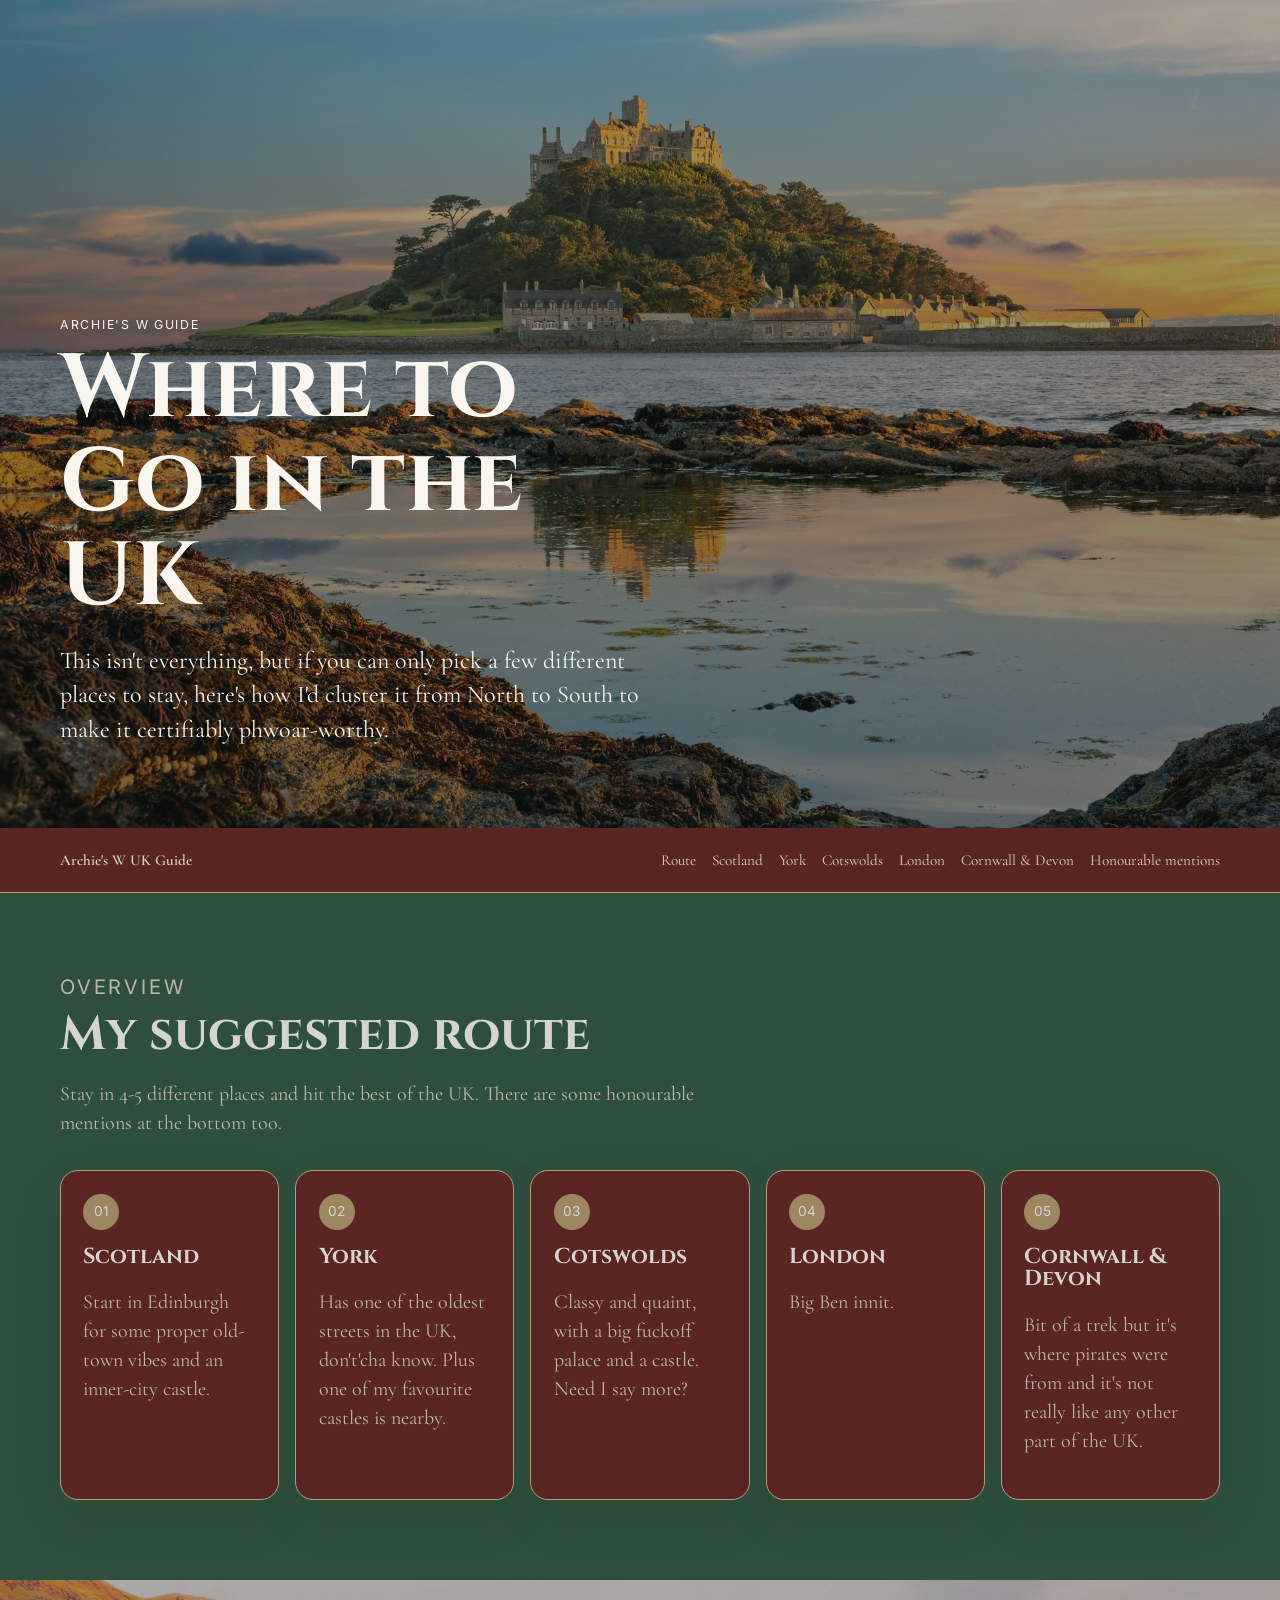
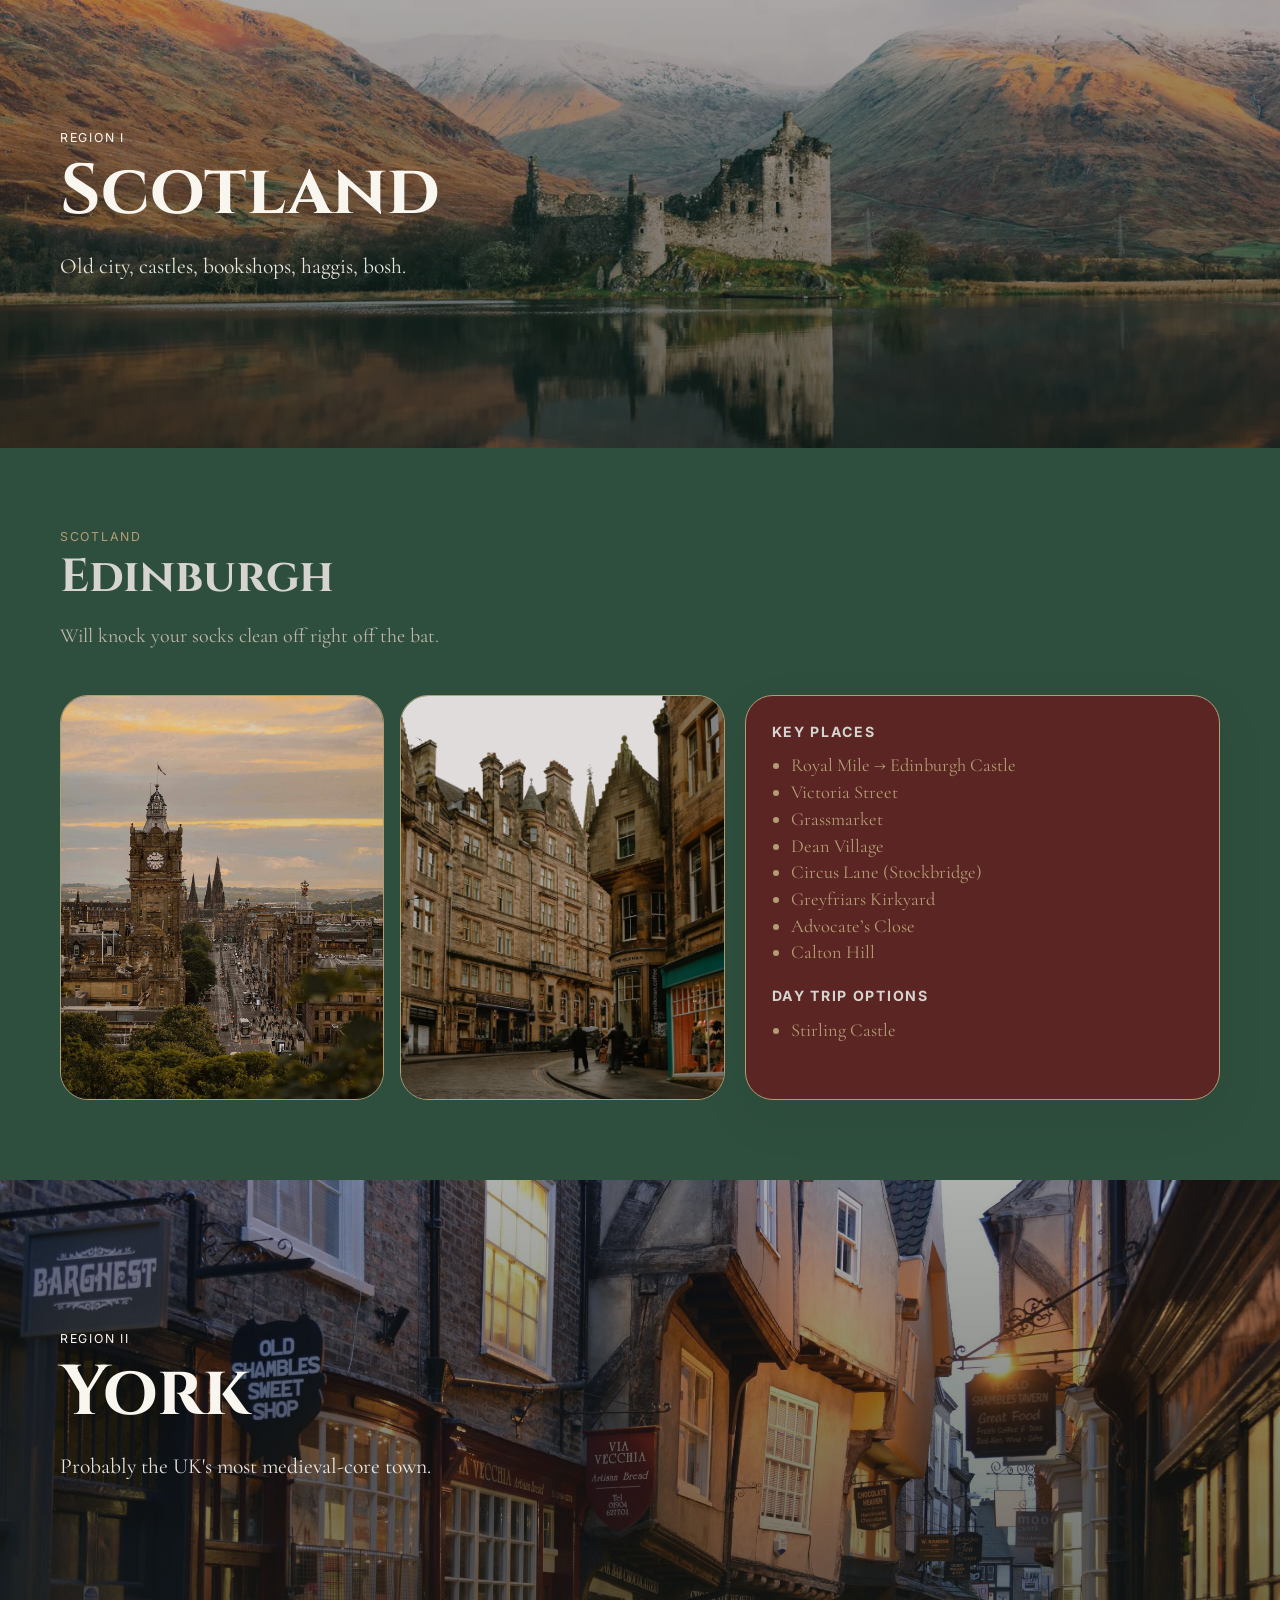
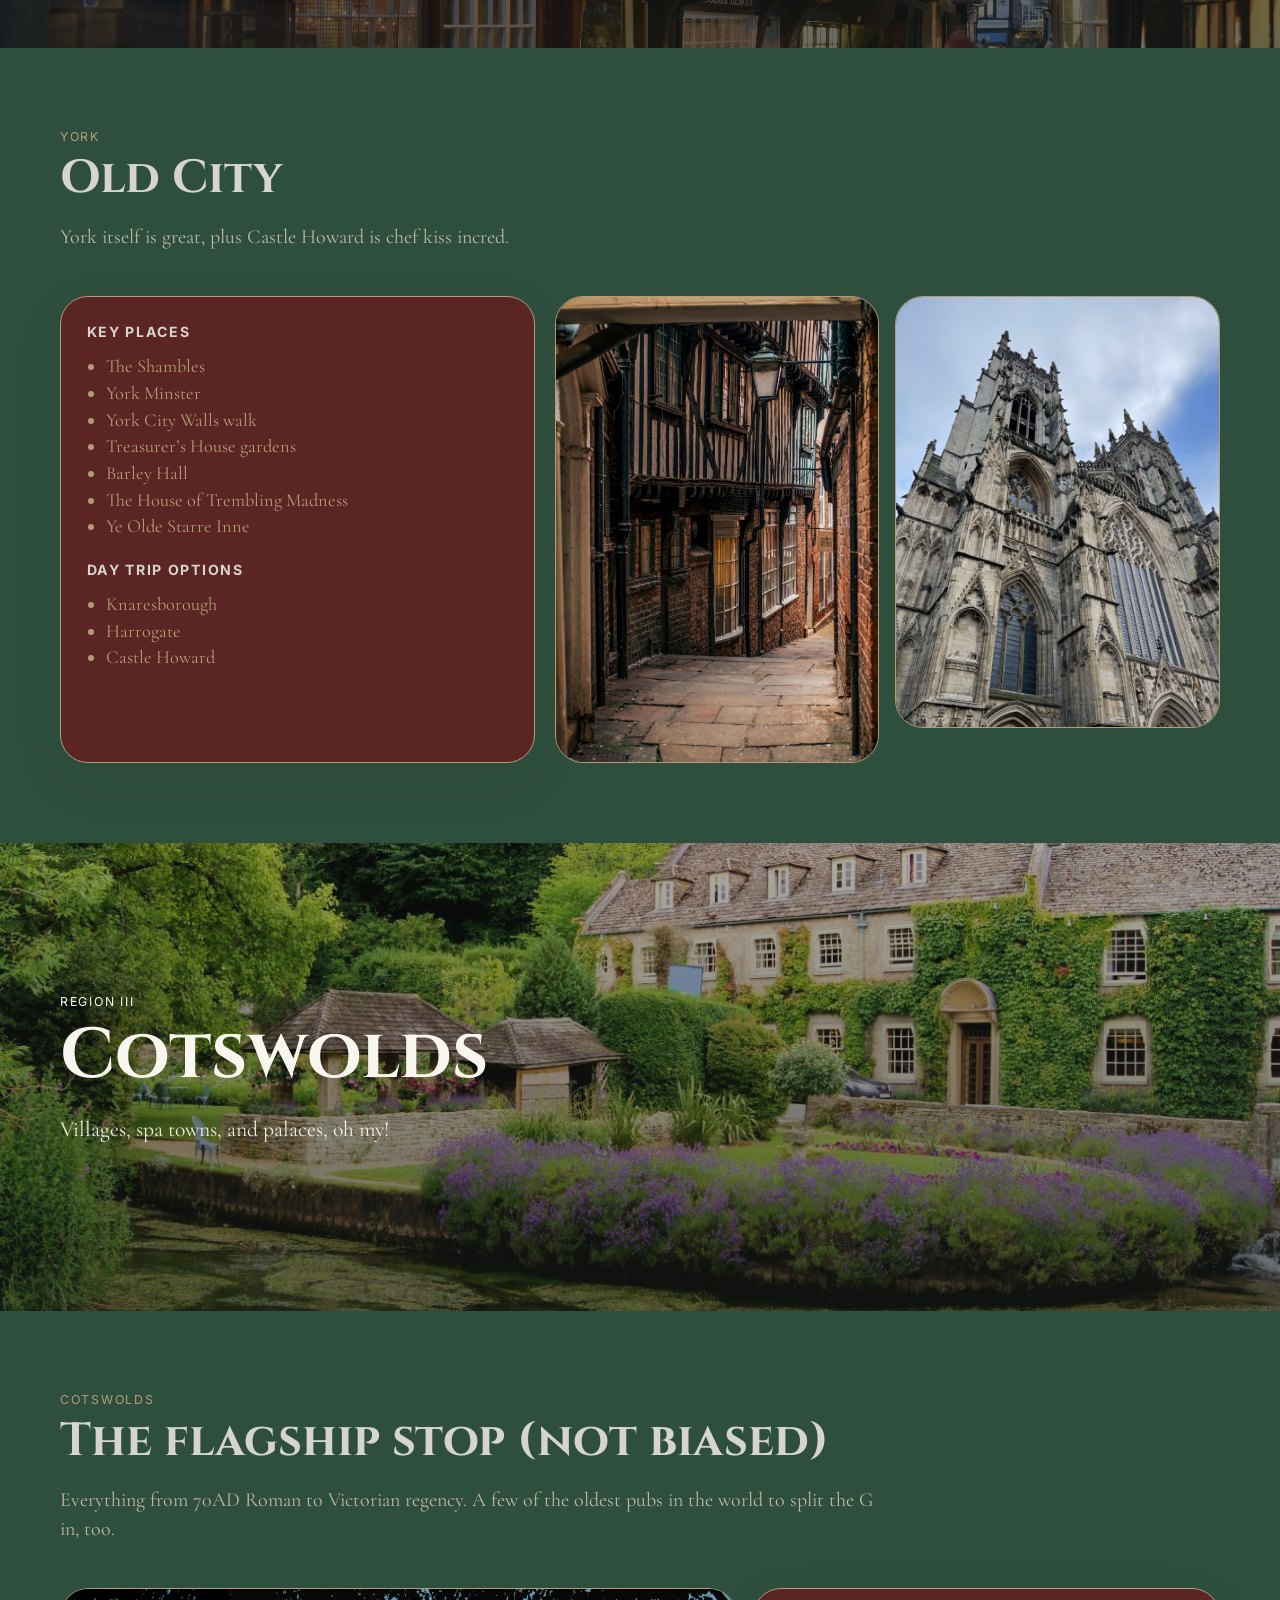
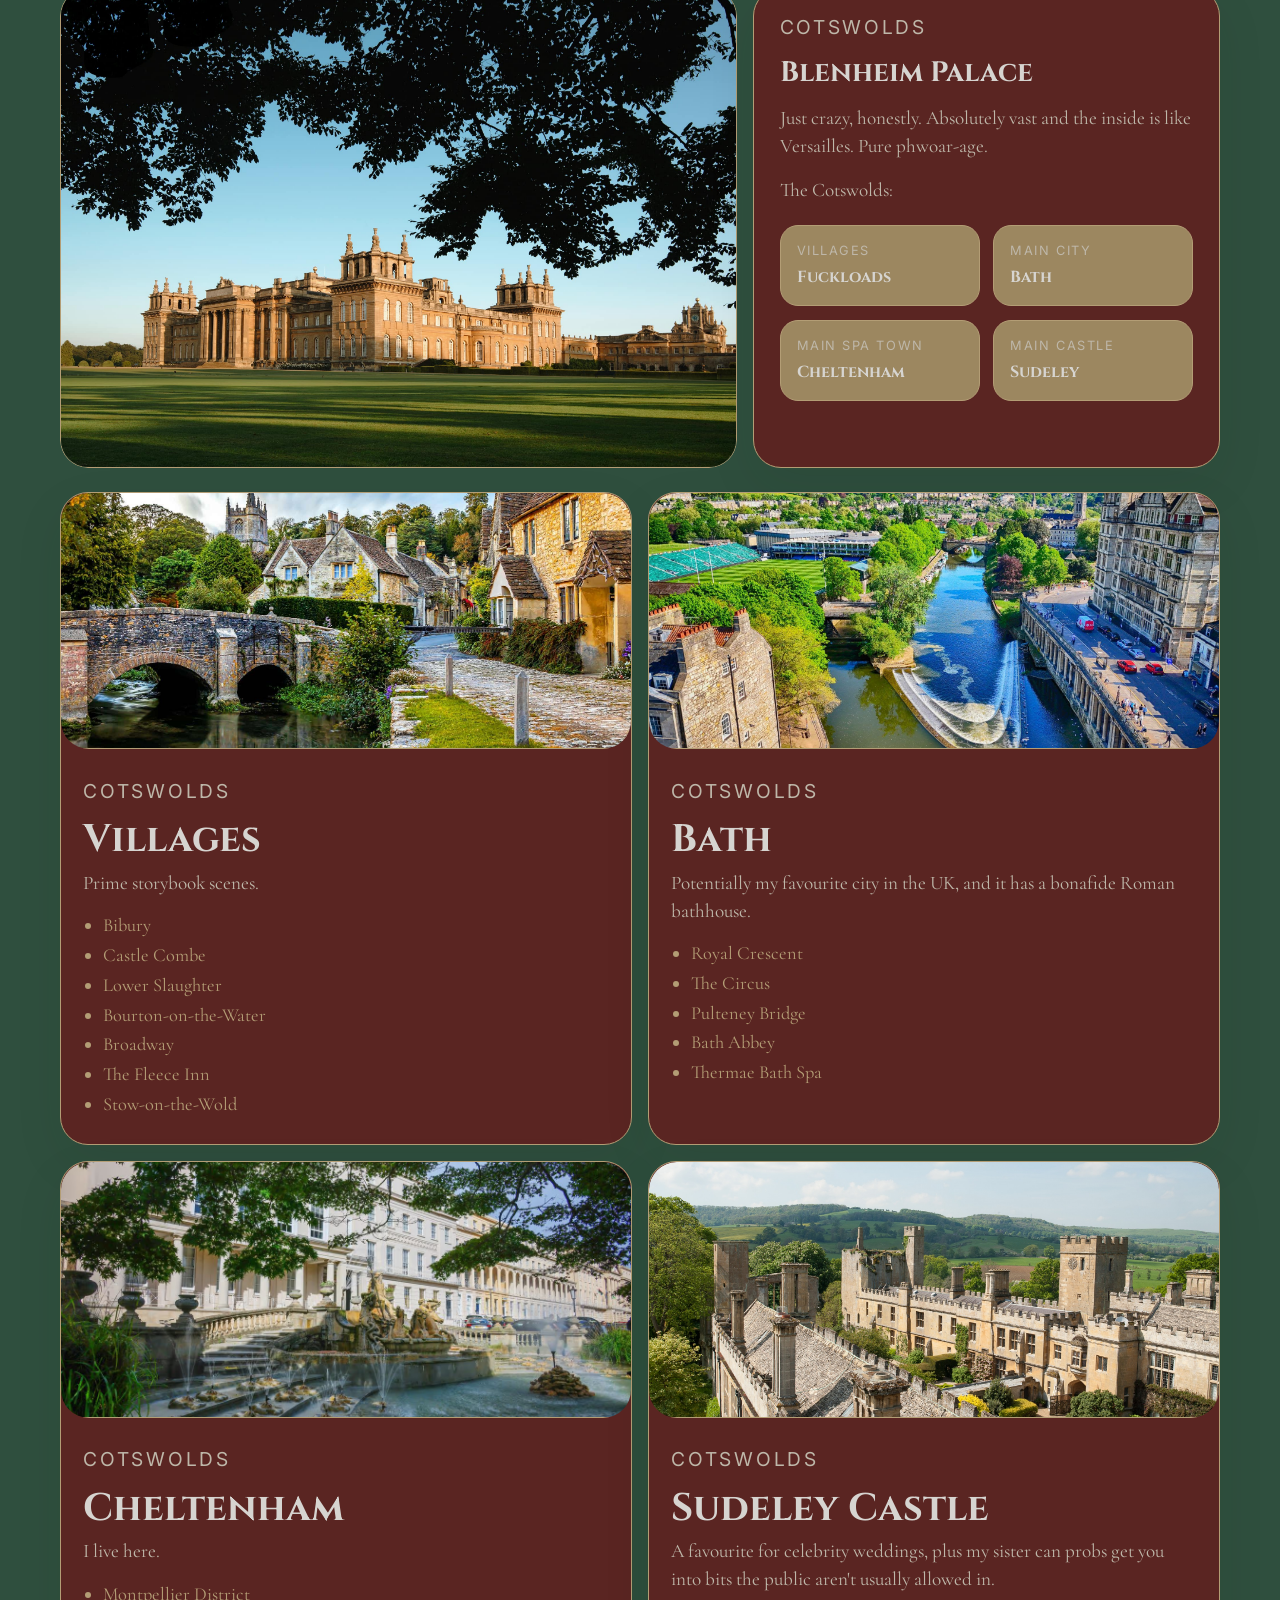
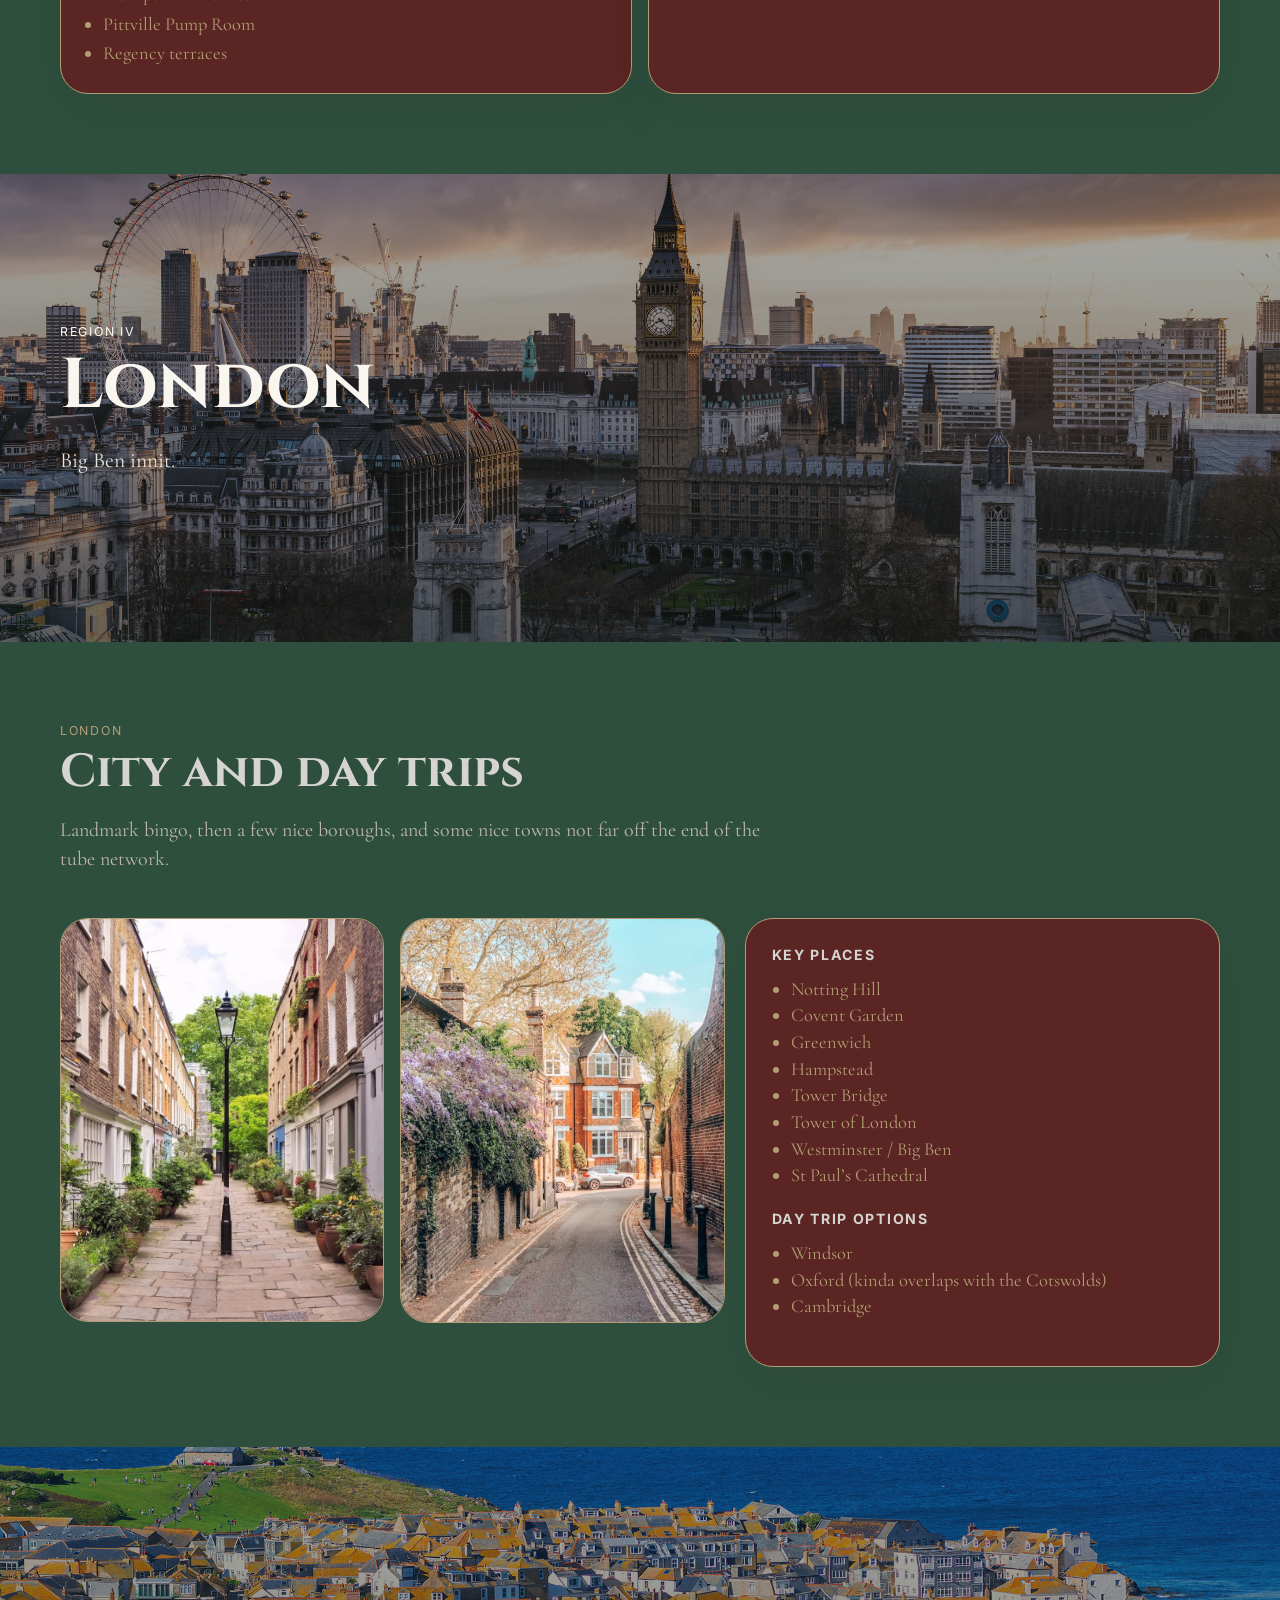
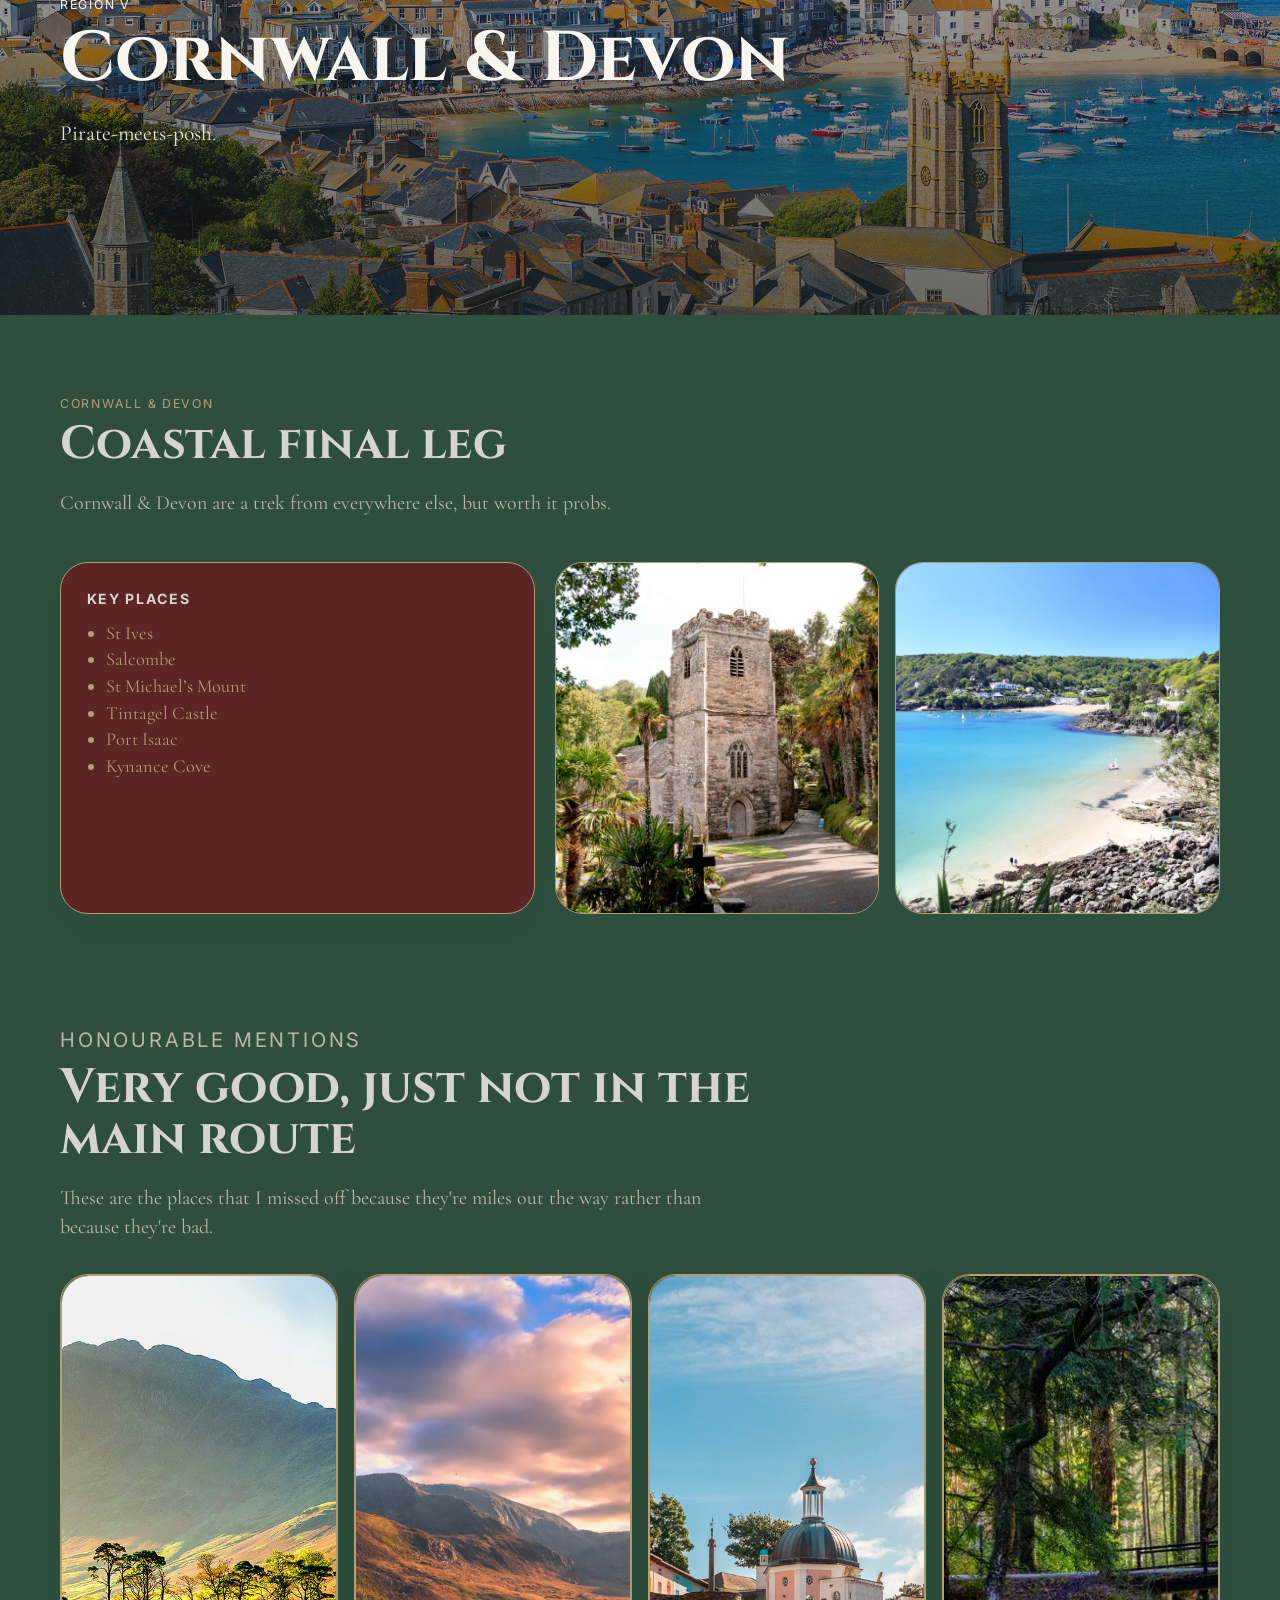
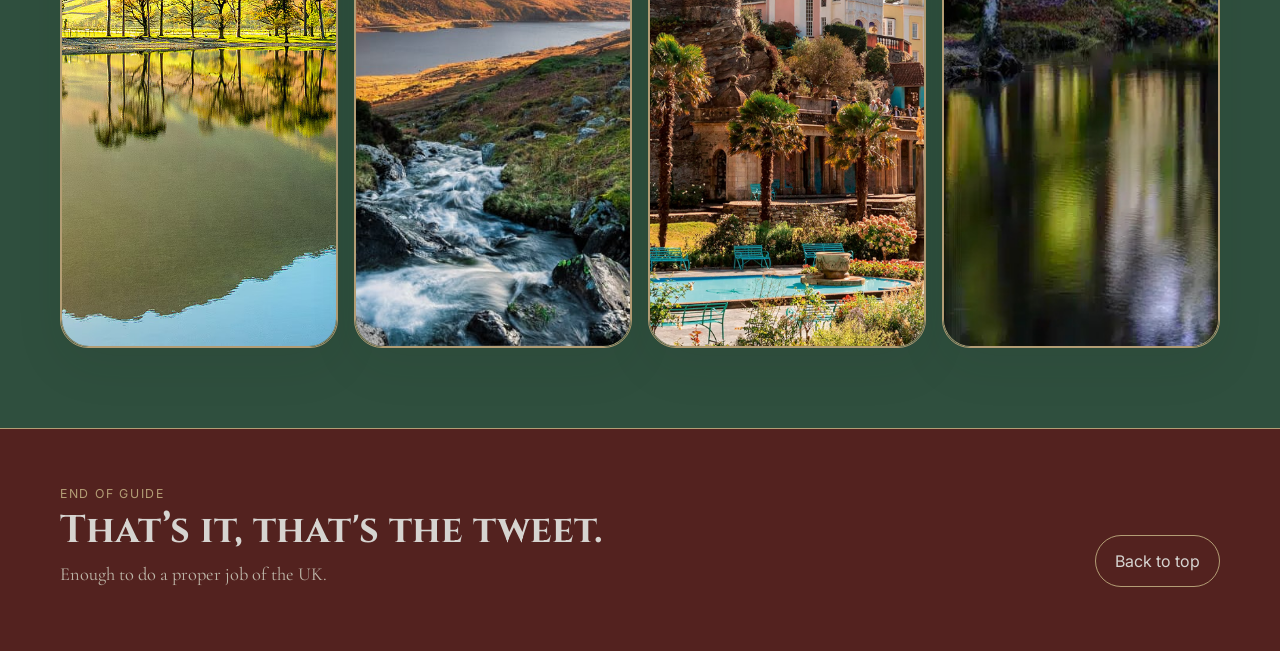
==== commit 278cf52d: "Add files via upload" ====
--- a/index.html
+++ b/index.html
@@ -3,8 +3,16 @@
 <head>
   <meta charset="UTF-8" />
   <meta name="viewport" content="width=device-width, initial-scale=1.0" />
-  <meta name="description" content="A top-tier UK travel guide with old cities, pretty towns, castles, and coasts." />
+  <meta name="description" content="Archie's extremely biased UK shortlist." />
   <title>Where to Go in the UK</title>
+  <meta property="og:title" content="Where to Go in the UK" />
+  <meta property="og:description" content="Archie's extremely biased UK shortlist." />
+  <meta property="og:image" content="https://archiexl.github.io/images/cover-hero.jpg" />
+  <meta property="og:url" content="https://archiexl.github.io/" />
+  <meta property="og:type" content="website" />
+  <meta name="twitter:card" content="summary_large_image" />
+  <link rel="icon" href="images/favicon.png" />
+  <meta name="theme-color" content="#2f4f3e" />
 
   <link rel="preconnect" href="https://fonts.googleapis.com">
   <link rel="preconnect" href="https://fonts.gstatic.com" crossorigin>
@@ -17,7 +25,7 @@
     <div class="hero__content container">
       <p class="eyebrow">Archie's W guide</p>
       <h1>Where to Go in the UK</h1>
-      <p class="hero__lede">Classy towns, old cities, castles, and a few phwoar-worthy vistas. This isn't everything, but if you can only pick a few different places to stay, here's how I'd cluster it from North to South to get the most out of the trip.</p>
+      <p class="hero__lede">This isn't everything, but if you can only pick a few different places to stay, here's how I'd cluster it from North to South to make it certifiably phwoar-worthy.</p>
     </div>
   </header>
 
@@ -54,14 +62,14 @@
       <div class="section-heading">
         <p class="eyebrow">Overview</p>
         <h2>My suggested route</h2>
-        <p>Stay in 5 different places and hit the best of the UK. There are some honourable mentions at the bottom too.</p>
+        <p>Stay in 4-5 different places and hit the best of the UK. There are some honourable mentions at the bottom too.</p>
       </div>
 
       <div class="route__grid route__grid--five">
         <article class="route-step">
           <span>01</span>
           <h3>Scotland</h3>
-          <p>Start in Edinburgh for some proper old-town vibes and easy access to castles.</p>
+          <p>Start in Edinburgh for some proper old-town vibes and an inner-city castle.</p>
         </article>
         <article class="route-step">
           <span>02</span>
@@ -71,17 +79,17 @@
         <article class="route-step">
           <span>03</span>
           <h3>Cotswolds</h3>
-          <p>Classy towns and cities, the quaintest villages you could imagine, and a big fuckoff palace.</p>
+          <p>Classy and quaint, with a big fuckoff palace and a castle. Need I say more?</p>
         </article>
         <article class="route-step">
           <span>04</span>
           <h3>London</h3>
-          <p>Loads of landmarks, plus parts of London give me an energy that nowhere else matches.</p>
+          <p>Big Ben innit.</p>
         </article>
         <article class="route-step">
           <span>05</span>
           <h3>Cornwall & Devon</h3>
-          <p>Optional final leg for pirate vibes, posh holiday destinations, and the sea.</p>
+          <p>Bit of a trek but it's where pirates were from and it's not really like any other part of the UK.</p>
         </article>
       </div>
     </section>
@@ -91,7 +99,7 @@
       <div class="region-divider__content container">
         <p class="eyebrow">Region I</p>
         <h2>Scotland</h2>
-        <p>Stone cities, castles, bookshops, and haggis.</p>
+        <p>Old city, castles, bookshops, haggis, bosh.</p>
       </div>
     </section>
 
@@ -99,12 +107,12 @@
       <div class="destination__intro">
         <p class="kicker">Scotland</p>
         <h3>Edinburgh</h3>
-        <p class="destination__summary">Will knock your socks clean off, plus there's a castle in the city.</p>
+        <p class="destination__summary">Will knock your socks clean off right off the bat.</p>
       </div>
       <div class="destination__layout">
         <div class="gallery gallery--stacked">
-          <img src="images/edinburgh-1.jpg" alt="Placeholder for Edinburgh skyline or castle view" />
-          <img src="images/edinburgh-2.jpg" alt="Placeholder for Edinburgh street scene" />
+          <img src="images/edinburgh-1.jpg" loading="lazy" decoding="async" />
+          <img src="images/edinburgh-2.jpg" loading="lazy" decoding="async" />
         </div>
         <div class="info-card">
           <h4>Key places</h4>
@@ -139,12 +147,12 @@
       <div class="destination__intro">
         <p class="kicker">York</p>
         <h3>Old City</h3>
-        <p class="destination__summary">York itself is great, plus Castle Howard and a couple of nearby towns are unreal.</p>
+        <p class="destination__summary">York itself is great, plus Castle Howard is chef kiss incred.</p>
       </div>
       <div class="destination__layout destination__layout--reverse">
         <div class="gallery gallery--stacked">
-          <img src="images/york-1.jpg" alt="Placeholder for York street" />
-          <img src="images/york-2.jpg" alt="Placeholder for York Minster or city wall" />
+          <img src="images/york-1.jpg" loading="lazy" decoding="async" />
+          <img src="images/york-2.jpg" loading="lazy" decoding="async" />
         </div>
         <div class="info-card">
           <h4>Key places</h4>
@@ -172,7 +180,7 @@
       <div class="region-divider__content container">
         <p class="eyebrow">Region III</p>
         <h2>Cotswolds</h2>
-        <p>Villages, towns, and palaces, oh my!</p>
+        <p>Villages, spa towns, and palaces, oh my!</p>
       </div>
     </section>
 
@@ -181,20 +189,20 @@
         <p class="kicker">Cotswolds</p>
         <h3 id="cotswolds-guide-title">The flagship stop (not biased)</h3>
         <p class="destination__summary">
-          Architecture runs from 70AD to the regency period. Roman roads. A few of the oldest pubs in the world. Spa towns and cities. All easily reachable by car.
+          Everything from 70AD Roman to Victorian regency. A few of the oldest pubs in the world to split the G in, too.
         </p>
       </div>
 
       <div class="flagship__hero">
         <div class="flagship__image">
-          <img src="images/cotswolds-blenheim.jpg" alt="Placeholder for a Cotswolds village scene" />
+          <img src="images/cotswolds-blenheim.jpg" />
         </div>
 
         <aside class="flagship__panel">
           <p class="eyebrow">Cotswolds</p>
           <h4>Blenheim Palace</h4>
           <p>
-            Just crazy, honestly. Absolutely vast and the inside is like Versailles.
+            Just crazy, honestly. Absolutely vast and the inside is like Versailles. Pure phwoar-age.
           </p>
 
           <p>
@@ -225,12 +233,12 @@
       <div class="flagship__grid">
         <article class="flagship-card" id="villages">
           <div class="flagship-card__media">
-            <img src="images/cotswolds-villages.jpg" alt="Cotswolds village street or cottages" />
+            <img src="images/cotswolds-villages.jpg" loading="lazy" decoding="async" />
           </div>
           <div class="flagship-card__content">
             <p class="kicker">Cotswolds</p>
             <h3>Villages</h3>
-            <p>Pure storybook scenes.</p>
+            <p>Prime storybook scenes.</p>
             <ul>
               <li>Bibury</li>
               <li>Castle Combe</li>
@@ -245,12 +253,12 @@
 
         <article class="flagship-card" id="bath">
           <div class="flagship-card__media">
-            <img src="images/bath.jpg" alt="Bath crescent or bridge" />
+            <img src="images/bath.jpg" loading="lazy" decoding="async" />
           </div>
           <div class="flagship-card__content">
             <p class="kicker">Cotswolds</p>
             <h3>Bath</h3>
-            <p>Potentially my favourite city in the UK, and it has a preserved Roman bathhouse.</p>
+            <p>Potentially my favourite city in the UK, and it has a bonafide Roman bathhouse.</p>
             <ul>
               <li>Royal Crescent</li>
               <li>The Circus</li>
@@ -263,12 +271,12 @@
 
         <article class="flagship-card" id="cheltenham">
           <div class="flagship-card__media">
-            <img src="images/cheltenham.jpg" alt="Cheltenham Regency street" />
+            <img src="images/cheltenham.jpg" loading="lazy" decoding="async" />
           </div>
           <div class="flagship-card__content">
             <p class="kicker">Cotswolds</p>
             <h3>Cheltenham</h3>
-            <p>Regency terraces, posh promenade, and a good base for easy access to the wider area.</p>
+            <p>I live here.</p>
             <ul>
               <li>Montpellier District</li>
               <li>Pittville Pump Room</li>
@@ -279,12 +287,12 @@
 
         <article class="flagship-card flagship-card--castle" id="sudeley-castle">
           <div class="flagship-card__media">
-            <img src="images/sudeley-castle.jpg" alt="Sudeley Castle" />
+            <img src="images/sudeley-castle.jpg" loading="lazy" decoding="async" />
           </div>
           <div class="flagship-card__content">
             <p class="kicker">Cotswolds</p>
             <h3>Sudeley Castle</h3>
-            <p>A favourite for celebrity weddings, plus my sister can get you into bits the public aren't usually allowed in.</p>
+            <p>A favourite for celebrity weddings, plus my sister can probs get you into bits the public aren't usually allowed in.</p>
           </div>
         </article>
       </div>
@@ -295,7 +303,7 @@
       <div class="region-divider__content container">
         <p class="eyebrow">Region IV</p>
         <h2>London</h2>
-        <p>Treat London as a mix of landmark-y tourism and hopping between a few pretty neighbourhoods rather than trying to do everything.</p>
+        <p>Big Ben innit.</p>
       </div>
     </section>
 
@@ -303,12 +311,12 @@
       <div class="destination__intro">
         <p class="kicker">London</p>
         <h3>City and day trips</h3>
-        <p class="destination__summary">London works best when kept selective: a few strong boroughs, a few iconic sights, then some day trips out of the centre.</p>
+        <p class="destination__summary">Landmark bingo, then a few nice boroughs, and some nice towns not far off the end of the tube network.</p>
       </div>
       <div class="destination__layout">
         <div class="gallery gallery--stacked">
-          <img src="images/london-1.jpg" alt="Placeholder for London market, bridge, or street" />
-          <img src="images/london-2.jpg" alt="Placeholder for London park or architecture" />
+          <img src="images/london-1.jpg" loading="lazy" decoding="async" />
+          <img src="images/london-2.jpg" loading="lazy" decoding="async" />
         </div>
         <div class="info-card">
           <h4>Key places</h4>
@@ -325,7 +333,7 @@
           <h4>Day trip options</h4>
           <ul>
             <li>Windsor</li>
-            <li>Oxford</li>
+            <li>Oxford (kinda overlaps with the Cotswolds)</li>
             <li>Cambridge</li>
           </ul>
         </div>
@@ -337,7 +345,7 @@
       <div class="region-divider__content container">
         <p class="eyebrow">Region V</p>
         <h2>Cornwall & Devon</h2>
-        <p>Sea, harbour towns, and a bit of pirate-meets-posh.</p>
+        <p>Pirate-meets-posh.</p>
       </div>
     </section>
 
@@ -345,12 +353,12 @@
       <div class="destination__intro">
         <p class="kicker">Cornwall & Devon</p>
         <h3>Coastal final leg</h3>
-        <p class="destination__summary">Cornwall & Devon only make sense as a dedicated final move, but they earn their place if you want some actually nice coast.</p>
+        <p class="destination__summary">Cornwall & Devon are a trek from everywhere else, but worth it probs.</p>
       </div>
       <div class="destination__layout destination__layout--reverse">
         <div class="gallery gallery--stacked">
-          <img src="images/cornwall-1.jpg" alt="Placeholder for Cornwall harbour" />
-          <img src="images/cornwall-2.jpg" alt="Placeholder for Cornwall castle or coast" />
+          <img src="images/cornwall-1.jpg" loading="lazy" decoding="async" />
+          <img src="images/cornwall-2.jpg" loading="lazy" decoding="async" />
         </div>
         <div class="info-card">
           <h4>Key places</h4>
@@ -371,44 +379,44 @@
         <p class="eyebrow">Honourable mentions</p>
         <h2>Very good, just not in the main route</h2>
         <p>
-          These are the places that missed the core itinerary because they're miles out the way rather than because they're bad.
+          These are the places that I missed off because they're miles out the way rather than because they're bad.
         </p>
       </div>
 
       <div class="destination-grid destination-grid--four">
         <article class="destination-card">
-          <img src="images/honourable-lake-district.jpg" alt="Lake District lake or village" />
+          <img src="images/honourable-lake-district.jpg" loading="lazy" decoding="async" />
           <div>
             <p class="kicker">Honourable mention</p>
             <h3>Lake District</h3>
-            <p>Stunning and worth seeing - just a bit more hike-y. Plus, once you've done 1 walk you've kind of got the gist of it.</p>
+            <p>Great if you've got hiking boots. But once you've done 1 walk you've kind of got the gist of it. I do like it though.</p>
           </div>
         </article>
 
         <article class="destination-card">
-          <img src="images/honourable-snowdonia.jpg" alt="Snowdonia mountains, lake, or village" />
+          <img src="images/honourable-snowdonia.jpg" loading="lazy" decoding="async" />
           <div>
             <p class="kicker">Honourable mention</p>
             <h3>Snowdonia</h3>
-            <p>Very north-of-the-wall, but again more of a hiking spot and not really within reach of much else.</p>
+            <p>Very north-of-the-wall, but again more of a hiking spot and not really near much else.</p>
           </div>
         </article>
 
         <article class="destination-card">
-          <img src="images/honourable-portmeirion.jpg" alt="Portmeirion colourful village" />
+          <img src="images/honourable-portmeirion.jpg" loading="lazy" decoding="async" />
           <div>
             <p class="kicker">Honourable mention</p>
             <h3>Portmeirion</h3>
-            <p>Definitely the prettiest town in Wales. It's like a film set, but well out the way with nothing else around.</p>
+            <p>Definitely the prettiest town in Wales. It's like a film set, but again well out of the way with nothing else around.</p>
           </div>
         </article>
 
         <article class="destination-card">
-          <img src="images/honourable-new-forest.jpg" alt="New Forest ponies, heath, or village" />
+          <img src="images/honourable-new-forest.jpg" loading="lazy" decoding="async" />
           <div>
             <p class="kicker">Honourable mention</p>
             <h3>New Forest</h3>
-            <p>Wild ponies, heathland, villages, and lots of walking, but again there's nothing else in the vicinity.</p>
+            <p>Wild ponies! But yeah, that's about it. It's a big forest. There's actually one nearly as good in the Lake District.</p>
           </div>
         </article>
       </div>
--- a/styles.css
+++ b/styles.css
@@ -107,37 +107,6 @@
   margin: 1.2rem 0 0;
 }
 
-.hero__actions {
-  display: flex;
-  gap: 0.85rem;
-  flex-wrap: wrap;
-  margin-top: 2rem;
-}
-
-.button {
-  display: inline-flex;
-  align-items: center;
-  justify-content: center;
-  min-height: 3rem;
-  padding: 0.8rem 1.2rem;
-  border-radius: 999px;
-  text-decoration: none;
-  font-family: "Inter", sans-serif;
-  font-size: 0.95rem;
-}
-
-.button--solid {
-  background: var(--gold);
-  color: #1d221d;
-}
-
-.button--ghost {
-  border: 1px solid rgba(249, 246, 239, 0.5);
-  color: #f9f6ef;
-  background: rgba(255, 255, 255, 0.06);
-  backdrop-filter: blur(4px);
-}
-
 .topnav {
   position: sticky;
   top: 0;
@@ -478,10 +447,6 @@
 .destination-card {
   border-radius: var(--radius-lg);
   overflow: clip;
-}
-
-.destination-card--featured {
-  grid-column: span 2;
 }
 
 .destination-card > div {
@@ -762,77 +727,6 @@
   background: rgba(255, 255, 255, 0.04);
 }
 
-@media (max-width: 980px) {
-  .flagship__hero,
-  .flagship__grid {
-    grid-template-columns: 1fr;
-  }
-}
-
-@media (max-width: 720px) {
-  .destination__layout,
-  .destination__layout--reverse {
-    display: flex;
-    flex-direction: column;
-    gap: 1rem;
-  }
-
-  .gallery,
-  .gallery--stacked {
-    grid-template-columns: 1fr;
-    align-items: start;
-  }
-
-  .gallery img,
-  .gallery--wide img {
-    height: auto;
-    aspect-ratio: 4 / 5;
-  }
-
-  .info-card {
-    position: relative;
-    z-index: 1;
-  }
-
-  .flagship__image img {
-    min-height: 20rem;
-  }
-
-  .flagship__mini-grid {
-    grid-template-columns: 1fr 1fr;
-  }
-
-  .flagship-card__media img {
-    min-height: 14rem;
-  }
-
-  .honourable .destination-card,
-  .honourable .destination-card img {
-    min-height: 24rem;
-  }
-}
-
-.closing {
-  padding-bottom: 6rem;
-}
-
-.file-list {
-  display: flex;
-  flex-wrap: wrap;
-  gap: 0.65rem;
-}
-
-.file-list code,
-.closing code {
-  background: var(--surface);
-  border: 1px solid var(--line);
-  padding: 0.55rem 0.7rem;
-  border-radius: 999px;
-  font-family: "Inter", sans-serif;
-  font-size: 0.9rem;
-  color: var(--green);
-}
-
 @media (max-width: 1100px) {
   .route__grid,
   .route__grid--five {
@@ -855,6 +749,11 @@
   .destination__layout--reverse .gallery,
   .destination__layout--reverse .info-card {
     order: initial;
+  }
+
+  .flagship__hero,
+  .flagship__grid {
+    grid-template-columns: 1fr;
   }
 }
 
@@ -917,6 +816,47 @@
     min-height: 16rem;
   }
 
+  .destination__layout,
+  .destination__layout--reverse {
+    display: flex;
+    flex-direction: column;
+    gap: 1rem;
+  }
+
+  .gallery,
+  .gallery--stacked {
+    grid-template-columns: 1fr;
+    align-items: start;
+  }
+
+  .gallery img,
+  .gallery--wide img {
+    height: auto;
+    aspect-ratio: 4 / 5;
+  }
+
+  .info-card {
+    position: relative;
+    z-index: 1;
+  }
+
+  .flagship__image img {
+    min-height: 20rem;
+  }
+
+  .flagship__mini-grid {
+    grid-template-columns: 1fr 1fr;
+  }
+
+  .flagship-card__media img {
+    min-height: 14rem;
+  }
+
+  .honourable .destination-card,
+  .honourable .destination-card img {
+    min-height: 24rem;
+  }
+
   .site-footer__inner {
     flex-direction: column;
     align-items: flex-start;
